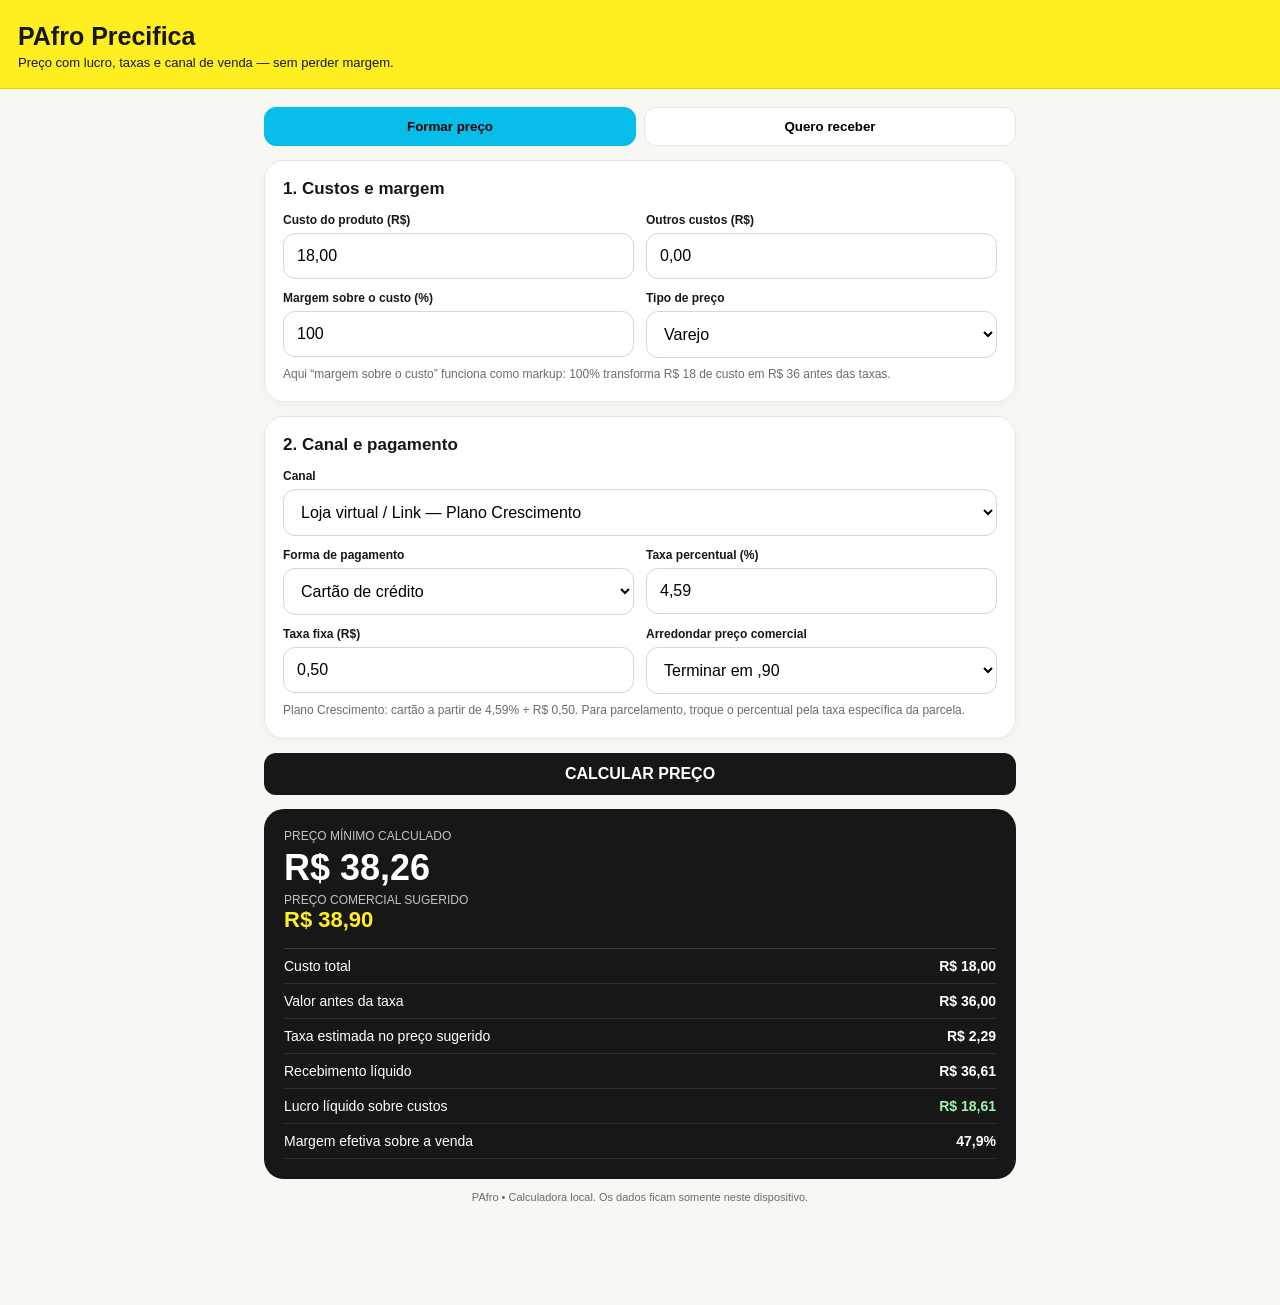
==== precifica/index.html @ 8741afe0 "Add files via upload" ====
<!doctype html>
<html lang="pt-BR">
<head>
  <meta charset="utf-8">
  <meta name="viewport" content="width=device-width,initial-scale=1,viewport-fit=cover">
  <meta name="theme-color" content="#ffef21">
  <meta name="description" content="Calculadora de precificação da PAfro para varejo, atacado e taxas de pagamento.">
  <link rel="manifest" href="manifest.json">
  <link rel="icon" href="icon.svg" type="image/svg+xml">
  <title>PAfro Precifica</title>
  <style>
    :root{--yellow:#ffef21;--blue:#07bde9;--pink:#ff26a9;--ink:#171717;--muted:#6b6b6b;--bg:#f7f7f4;--card:#fff;--line:#e8e8e2}
    *{box-sizing:border-box} body{margin:0;font-family:Montserrat,Arial,sans-serif;background:var(--bg);color:var(--ink)}
    header{background:var(--yellow);padding:22px 18px 18px;position:sticky;top:0;z-index:5;border-bottom:1px solid #e4d600}
    header h1{margin:0;font-size:25px} header p{margin:4px 0 0;font-size:13px}
    main{max-width:780px;margin:auto;padding:18px 14px 90px}.card{background:var(--card);border:1px solid var(--line);border-radius:20px;padding:18px;margin-bottom:14px;box-shadow:0 3px 12px #00000008}
    h2{font-size:17px;margin:0 0 14px}.grid{display:grid;grid-template-columns:1fr 1fr;gap:12px}.full{grid-column:1/-1}
    label{display:block;font-size:12px;font-weight:700;margin-bottom:6px}input,select{width:100%;padding:13px;border:1px solid #d7d7d0;border-radius:12px;background:white;font-size:16px}
    .seg{display:grid;grid-template-columns:1fr 1fr;gap:8px}.seg button,button.action{border:0;border-radius:12px;padding:12px;font-weight:800;cursor:pointer}.seg button.active{background:var(--ink);color:white}.seg button:not(.active){background:#efefe9}
    button.action{background:var(--ink);color:white;width:100%;font-size:16px}.hint{font-size:12px;color:var(--muted);line-height:1.45;margin:8px 0 0}
    .result{background:var(--ink);color:#fff;border-radius:20px;padding:20px}.big{font-size:36px;font-weight:900;margin:4px 0}.suggest{font-size:22px;font-weight:900;color:var(--yellow)}
    .rows{margin-top:15px;border-top:1px solid #ffffff28}.row{display:flex;justify-content:space-between;gap:15px;padding:9px 0;border-bottom:1px solid #ffffff1c;font-size:14px}.row b{text-align:right}
    .ok{color:#9ef3b0}.warn{color:#ffd166}.tabs{display:flex;gap:8px;margin-bottom:14px}.tabs button{flex:1;padding:11px;border-radius:12px;border:1px solid var(--line);font-weight:800;background:white}.tabs button.active{background:var(--blue);border-color:var(--blue)}
    footer{text-align:center;color:var(--muted);font-size:11px;padding:12px}
    @media(max-width:560px){.grid{grid-template-columns:1fr}.full{grid-column:auto}.big{font-size:31px}}
  </style>
</head>
<body>
<header><h1>PAfro Precifica</h1><p>Preço com lucro, taxas e canal de venda — sem perder margem.</p></header>
<main>
  <div class="tabs">
    <button class="active" id="tabPreco">Formar preço</button>
    <button id="tabLiquido">Quero receber</button>
  </div>

  <section class="card" id="formPreco">
    <h2>1. Custos e margem</h2>
    <div class="grid">
      <div><label>Custo do produto (R$)</label><input id="custo" inputmode="decimal" value="18,00"></div>
      <div><label>Outros custos (R$)</label><input id="outros" inputmode="decimal" value="0,00"></div>
      <div><label>Margem sobre o custo (%)</label><input id="margem" inputmode="decimal" value="100"></div>
      <div><label>Tipo de preço</label><select id="tipo"><option>Varejo</option><option>Atacado</option></select></div>
    </div>
    <p class="hint">Aqui “margem sobre o custo” funciona como markup: 100% transforma R$ 18 de custo em R$ 36 antes das taxas.</p>
  </section>

  <section class="card" id="formLiquido" style="display:none">
    <h2>1. Quanto você quer receber líquido?</h2>
    <div><label>Valor líquido desejado (R$)</label><input id="liquido" inputmode="decimal" value="100,00"></div>
  </section>

  <section class="card">
    <h2>2. Canal e pagamento</h2>
    <div class="grid">
      <div class="full"><label>Canal</label>
        <select id="canal">
          <option value="online">Loja virtual / Link — Plano Crescimento</option>
          <option value="custom">Outra taxa / Presencial</option>
        </select>
      </div>
      <div><label>Forma de pagamento</label>
        <select id="pagamento">
          <option value="cartao">Cartão de crédito</option>
          <option value="pix">Pix</option>
          <option value="boleto">Boleto</option>
        </select>
      </div>
      <div><label>Taxa percentual (%)</label><input id="taxa" inputmode="decimal" value="4,59"></div>
      <div><label>Taxa fixa (R$)</label><input id="fixa" inputmode="decimal" value="0,50"></div>
      <div><label>Arredondar preço comercial</label>
        <select id="arred"><option value="90">Terminar em ,90</option><option value="99">Terminar em ,99</option><option value="inteiro">Próximo real inteiro</option><option value="none">Não arredondar</option></select>
      </div>
    </div>
    <p class="hint" id="notaTaxa">Plano Crescimento: cartão a partir de 4,59% + R$ 0,50. Para parcelamento, troque o percentual pela taxa específica da parcela.</p>
  </section>

  <button class="action" id="calcular">CALCULAR PREÇO</button>

  <section class="result" style="margin-top:14px" id="resultado">
    <div style="font-size:12px;opacity:.75">PREÇO MÍNIMO CALCULADO</div>
    <div class="big" id="minimo">R$ 0,00</div>
    <div style="font-size:12px;opacity:.75">PREÇO COMERCIAL SUGERIDO</div>
    <div class="suggest" id="sugerido">R$ 0,00</div>
    <div class="rows">
      <div class="row"><span>Custo total</span><b id="rCusto">R$ 0,00</b></div>
      <div class="row"><span>Valor antes da taxa</span><b id="rBase">R$ 0,00</b></div>
      <div class="row"><span>Taxa estimada no preço sugerido</span><b id="rTaxa">R$ 0,00</b></div>
      <div class="row"><span>Recebimento líquido</span><b id="rLiquido">R$ 0,00</b></div>
      <div class="row"><span>Lucro líquido sobre custos</span><b class="ok" id="rLucro">R$ 0,00</b></div>
      <div class="row"><span>Margem efetiva sobre a venda</span><b id="rMargem">0%</b></div>
    </div>
  </section>
  <footer>PAfro • Calculadora local. Os dados ficam somente neste dispositivo.</footer>
</main>
<script>
const $=id=>document.getElementById(id);
const n=v=>{v=String(v??'').trim().replace(/\./g,'').replace(',','.');let x=parseFloat(v);return isFinite(x)?x:0};
const br=v=>v.toLocaleString('pt-BR',{style:'currency',currency:'BRL'});
let mode='preco';

function setMode(m){
 mode=m; $('formPreco').style.display=m==='preco'?'block':'none'; $('formLiquido').style.display=m==='liquido'?'block':'none';
 $('tabPreco').classList.toggle('active',m==='preco'); $('tabLiquido').classList.toggle('active',m==='liquido');
 calcular();
}
$('tabPreco').onclick=()=>setMode('preco'); $('tabLiquido').onclick=()=>setMode('liquido');

function aplicarPreset(){
 if($('canal').value==='online'){
   if($('pagamento').value==='cartao'){ $('taxa').value='4,59'; $('fixa').value='0,50'; $('notaTaxa').textContent='Plano Crescimento: cartão a partir de 4,59% + R$ 0,50. Para parcelamento, informe a taxa específica.'}
   if($('pagamento').value==='pix'){ $('taxa').value='1,00'; $('fixa').value='0,00'; $('notaTaxa').textContent='Plano Crescimento: Pix 1% por venda.'}
   if($('pagamento').value==='boleto'){ $('taxa').value='0,00'; $('fixa').value='2,39'; $('notaTaxa').textContent='Plano Crescimento: boleto R$ 2,39 por pagamento.'}
 } else {$('notaTaxa').textContent='Informe a taxa percentual e fixa da maquininha/Tap que quiser simular.'}
 calcular();
}
$('canal').onchange=aplicarPreset;$('pagamento').onchange=aplicarPreset;

function roundCommercial(x){
 const t=$('arred').value;if(t==='none')return Math.ceil(x*100)/100;if(t==='inteiro')return Math.ceil(x);
 const cents=t==='90'?0.90:0.99; let whole=Math.floor(x); let candidate=whole+cents; if(candidate<x)candidate=whole+1+cents; return Math.round(candidate*100)/100;
}
function calcular(){
 const taxa=n($('taxa').value)/100, fixa=n($('fixa').value);
 let custo=0, base=0;
 if(mode==='preco'){custo=n($('custo').value)+n($('outros').value);base=custo*(1+n($('margem').value)/100)}
 else {base=n($('liquido').value)}
 const minimo=taxa>=1?0:(base+fixa)/(1-taxa);
 const sug=roundCommercial(minimo);
 const fee=sug*taxa+fixa, liquido=sug-fee;
 const lucro=mode==='preco'?liquido-custo:liquido-base;
 const margemVenda=mode==='preco'&&sug?lucro/sug*100:0;
 $('minimo').textContent=br(minimo);$('sugerido').textContent=br(sug);$('rCusto').textContent=mode==='preco'?br(custo):'—';
 $('rBase').textContent=br(base);$('rTaxa').textContent=br(fee);$('rLiquido').textContent=br(liquido);$('rLucro').textContent=br(lucro);
 $('rMargem').textContent=mode==='preco'?margemVenda.toFixed(1).replace('.',',')+'%':'—';
 save();
}
$('calcular').onclick=calcular;
['custo','outros','margem','liquido','taxa','fixa','arred','tipo'].forEach(id=>$(id).addEventListener('input',calcular));

function save(){try{localStorage.setItem('pafro_precifica',JSON.stringify({custo:$('custo').value,outros:$('outros').value,margem:$('margem').value,tipo:$('tipo').value,canal:$('canal').value,pagamento:$('pagamento').value,taxa:$('taxa').value,fixa:$('fixa').value,arred:$('arred').value,liquido:$('liquido').value,mode}))}catch(e){}}
function load(){try{const d=JSON.parse(localStorage.getItem('pafro_precifica')||'{}');Object.keys(d).forEach(k=>{if($(k)&&k!=='mode')$(k).value=d[k]}); if(d.mode)setMode(d.mode);else calcular()}catch(e){calcular()}}
if('serviceWorker' in navigator){window.addEventListener('load',()=>navigator.serviceWorker.register('./sw.js').catch(()=>{}))}
load();
</script>
</body></html>
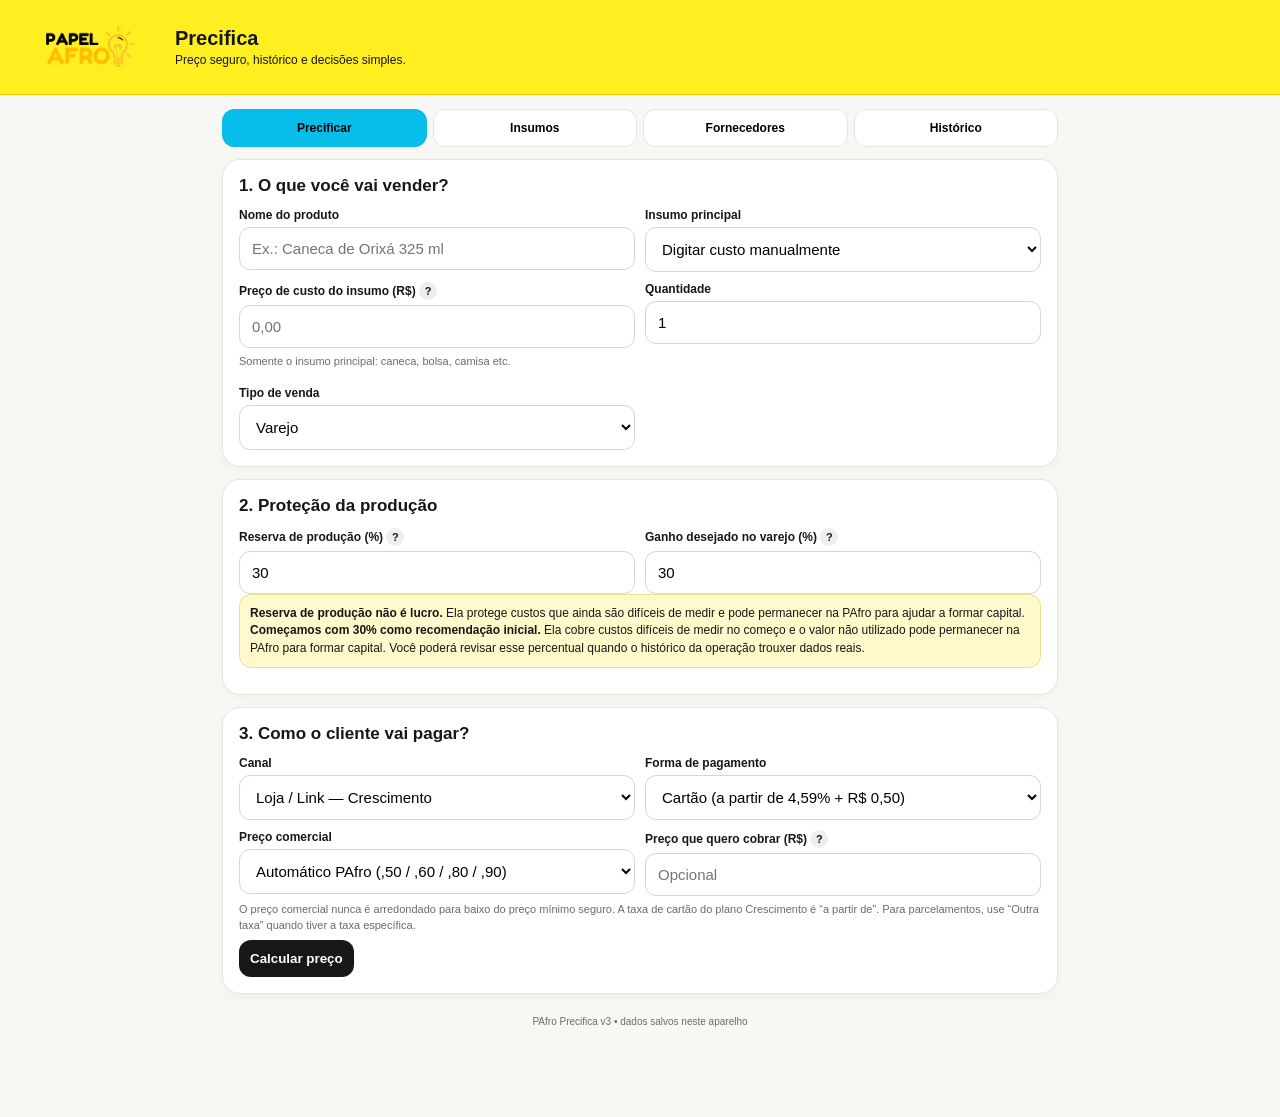
==== commit 1ee3cb32: "Add files via upload" ====
--- a/precifica/index.html
+++ b/precifica/index.html
@@ -1,145 +1,54 @@
 <!doctype html>
 <html lang="pt-BR">
 <head>
-  <meta charset="utf-8">
-  <meta name="viewport" content="width=device-width,initial-scale=1,viewport-fit=cover">
-  <meta name="theme-color" content="#ffef21">
-  <meta name="description" content="Calculadora de precificação da PAfro para varejo, atacado e taxas de pagamento.">
-  <link rel="manifest" href="manifest.json">
-  <link rel="icon" href="icon.svg" type="image/svg+xml">
-  <title>PAfro Precifica</title>
-  <style>
-    :root{--yellow:#ffef21;--blue:#07bde9;--pink:#ff26a9;--ink:#171717;--muted:#6b6b6b;--bg:#f7f7f4;--card:#fff;--line:#e8e8e2}
-    *{box-sizing:border-box} body{margin:0;font-family:Montserrat,Arial,sans-serif;background:var(--bg);color:var(--ink)}
-    header{background:var(--yellow);padding:22px 18px 18px;position:sticky;top:0;z-index:5;border-bottom:1px solid #e4d600}
-    header h1{margin:0;font-size:25px} header p{margin:4px 0 0;font-size:13px}
-    main{max-width:780px;margin:auto;padding:18px 14px 90px}.card{background:var(--card);border:1px solid var(--line);border-radius:20px;padding:18px;margin-bottom:14px;box-shadow:0 3px 12px #00000008}
-    h2{font-size:17px;margin:0 0 14px}.grid{display:grid;grid-template-columns:1fr 1fr;gap:12px}.full{grid-column:1/-1}
-    label{display:block;font-size:12px;font-weight:700;margin-bottom:6px}input,select{width:100%;padding:13px;border:1px solid #d7d7d0;border-radius:12px;background:white;font-size:16px}
-    .seg{display:grid;grid-template-columns:1fr 1fr;gap:8px}.seg button,button.action{border:0;border-radius:12px;padding:12px;font-weight:800;cursor:pointer}.seg button.active{background:var(--ink);color:white}.seg button:not(.active){background:#efefe9}
-    button.action{background:var(--ink);color:white;width:100%;font-size:16px}.hint{font-size:12px;color:var(--muted);line-height:1.45;margin:8px 0 0}
-    .result{background:var(--ink);color:#fff;border-radius:20px;padding:20px}.big{font-size:36px;font-weight:900;margin:4px 0}.suggest{font-size:22px;font-weight:900;color:var(--yellow)}
-    .rows{margin-top:15px;border-top:1px solid #ffffff28}.row{display:flex;justify-content:space-between;gap:15px;padding:9px 0;border-bottom:1px solid #ffffff1c;font-size:14px}.row b{text-align:right}
-    .ok{color:#9ef3b0}.warn{color:#ffd166}.tabs{display:flex;gap:8px;margin-bottom:14px}.tabs button{flex:1;padding:11px;border-radius:12px;border:1px solid var(--line);font-weight:800;background:white}.tabs button.active{background:var(--blue);border-color:var(--blue)}
-    footer{text-align:center;color:var(--muted);font-size:11px;padding:12px}
-    @media(max-width:560px){.grid{grid-template-columns:1fr}.full{grid-column:auto}.big{font-size:31px}}
-  </style>
-</head>
-<body>
-<header><h1>PAfro Precifica</h1><p>Preço com lucro, taxas e canal de venda — sem perder margem.</p></header>
-<main>
-  <div class="tabs">
-    <button class="active" id="tabPreco">Formar preço</button>
-    <button id="tabLiquido">Quero receber</button>
-  </div>
+<meta charset="utf-8"><meta name="viewport" content="width=device-width,initial-scale=1,viewport-fit=cover"><meta name="theme-color" content="#ffef21">
+<meta name="description" content="PAfro Precifica: insumos, fornecedores, varejo, atacado e histórico de preços.">
+<link rel="manifest" href="manifest.json"><link rel="icon" href="icon-192.png" type="image/png"><link rel="apple-touch-icon" href="icon-192.png"><title>PAfro Precifica</title>
+<style>
+:root{--y:#ffef21;--b:#07bde9;--p:#ff26a9;--i:#171717;--m:#6b6b6b;--bg:#f7f7f4;--c:#fff;--l:#e5e5df;--g:#138a46;--r:#b42318}*{box-sizing:border-box}body{margin:0;font-family:Montserrat,Arial,sans-serif;background:var(--bg);color:var(--i)}header{background:var(--y);padding:18px;position:sticky;top:0;z-index:4;border-bottom:1px solid #ded000}header .brand{display:flex;align-items:center;gap:12px}header img{width:145px;max-height:58px;object-fit:contain}header h1{margin:0;font-size:20px}header p{margin:3px 0 0;font-size:12px}main{max-width:860px;margin:auto;padding:14px 12px 80px}.nav{display:grid;grid-template-columns:repeat(4,1fr);gap:6px;margin-bottom:12px}.nav button,.btn{border:0;border-radius:12px;padding:11px;font-weight:800;cursor:pointer}.nav button{background:#fff;border:1px solid var(--l);font-size:12px}.nav button.active{background:var(--b);border-color:var(--b)}.card{background:#fff;border:1px solid var(--l);border-radius:18px;padding:16px;margin-bottom:12px;box-shadow:0 3px 12px #00000008}h2{font-size:17px;margin:0 0 12px}h3{font-size:14px;margin:16px 0 8px}.grid{display:grid;grid-template-columns:1fr 1fr;gap:10px}.full{grid-column:1/-1}label{display:block;font-size:12px;font-weight:800;margin-bottom:5px}input,select,textarea{width:100%;padding:12px;border:1px solid #d7d7d0;border-radius:11px;background:#fff;font-size:15px}textarea{min-height:70px}.hint{font-size:11px;color:var(--m);line-height:1.45;margin:6px 0}.help{display:inline-grid;place-items:center;width:18px;height:18px;border-radius:50%;background:#eee;font-size:11px;cursor:help}.btn{background:var(--i);color:#fff}.btn.alt{background:var(--b);color:#111}.btn.soft{background:#efefe9;color:#111}.btn.danger{background:#fff0ef;color:var(--r)}.actions{display:flex;gap:8px;flex-wrap:wrap}.actions .btn{width:auto}.result{background:var(--i);color:#fff;border-radius:18px;padding:18px;margin-top:12px}.big{font-size:34px;font-weight:900}.yellow{color:var(--y)}.rows{margin-top:12px}.row{display:flex;justify-content:space-between;gap:12px;padding:8px 0;border-top:1px solid #ffffff24;font-size:13px}.row b{text-align:right}.pill{display:inline-block;padding:5px 8px;border-radius:999px;background:#f0f0eb;font-size:11px;font-weight:800}.item{padding:11px 0;border-top:1px solid var(--l)}.item:first-child{border-top:0}.item-title{font-weight:900}.item-sub{font-size:12px;color:var(--m);margin-top:3px}.empty{color:var(--m);font-size:13px}.good{color:#9ef3b0}.warn{color:#ffd166}.hide{display:none!important}.notice{background:#fff9cc;border:1px solid #eee08b;border-radius:12px;padding:10px;font-size:12px;line-height:1.45;margin-bottom:10px}footer{text-align:center;font-size:10px;color:var(--m);padding:10px}@media(max-width:600px){.grid{grid-template-columns:1fr}.full{grid-column:auto}.nav{grid-template-columns:1fr 1fr}.big{font-size:29px}}
+</style></head>
+<body><header><div class="brand"><img src="logo-pafro.png" alt="Papel Afro"><div><h1>Precifica</h1><p>Preço seguro, histórico e decisões simples.</p></div></div></header><main>
+<div class="nav"><button data-view="calc" class="active">Precificar</button><button data-view="insumos">Insumos</button><button data-view="fornecedores">Fornecedores</button><button data-view="historico">Histórico</button></div>
 
-  <section class="card" id="formPreco">
-    <h2>1. Custos e margem</h2>
-    <div class="grid">
-      <div><label>Custo do produto (R$)</label><input id="custo" inputmode="decimal" value="18,00"></div>
-      <div><label>Outros custos (R$)</label><input id="outros" inputmode="decimal" value="0,00"></div>
-      <div><label>Margem sobre o custo (%)</label><input id="margem" inputmode="decimal" value="100"></div>
-      <div><label>Tipo de preço</label><select id="tipo"><option>Varejo</option><option>Atacado</option></select></div>
-    </div>
-    <p class="hint">Aqui “margem sobre o custo” funciona como markup: 100% transforma R$ 18 de custo em R$ 36 antes das taxas.</p>
-  </section>
+<section id="calc" class="view">
+<div class="card"><h2>1. O que você vai vender?</h2><div class="grid">
+<div><label>Nome do produto</label><input id="produto" placeholder="Ex.: Caneca de Orixá 325 ml"></div>
+<div><label>Insumo principal</label><select id="insumoCalc"><option value="">Digitar custo manualmente</option></select></div>
+<div><label>Preço de custo do insumo (R$) <span class="help" title="Use um valor de referência seguro, pensando no preço que você consegue repor o insumo.">?</span></label><input id="custo" inputmode="decimal" placeholder="0,00"><p class="hint">Somente o insumo principal: caneca, bolsa, camisa etc.</p></div>
+<div><label>Quantidade</label><input id="qtd" type="number" min="1" value="1"></div>
+<div><label>Tipo de venda</label><select id="tipo"><option value="varejo">Varejo</option><option value="atacado">Atacado</option></select></div>
+<div id="minAtacadoWrap" class="hide"><label>Ganho desejado no atacado (%)</label><input id="ganhoAtacado" inputmode="decimal" value="20"><p class="hint">Pode ser menor que no varejo porque o pedido tem mais unidades.</p></div>
+</div></div>
+<div class="card"><h2>2. Proteção da produção</h2><div class="grid">
+<div><label>Reserva de produção (%) <span class="help" title="Reserva para embalagem, etiqueta, laço, cartão, energia, materiais auxiliares, pequenas perdas e seu trabalho. Ela fica separada do lucro.">?</span></label><input id="reserva" inputmode="decimal" value="30"></div>
+<div><label>Ganho desejado no varejo (%) <span class="help" title="Percentual aplicado sobre o custo protegido para formar seu ganho. O app mostra também a margem efetiva sobre a venda.">?</span></label><input id="ganho" inputmode="decimal" value="30"></div>
+</div><div class="notice"><b>Reserva de produção não é lucro.</b> Ela protege custos que ainda são difíceis de medir e pode permanecer na PAfro para ajudar a formar capital. <b>Começamos com 30% como recomendação inicial.</b> Ela cobre custos difíceis de medir no começo e o valor não utilizado pode permanecer na PAfro para formar capital. Você poderá revisar esse percentual quando o histórico da operação trouxer dados reais.</div></div>
+<div class="card"><h2>3. Como o cliente vai pagar?</h2><div class="grid">
+<div><label>Canal</label><select id="canal"><option value="crescimento">Loja / Link — Crescimento</option><option value="custom">Presencial / Outra taxa</option></select></div>
+<div><label>Forma de pagamento</label><select id="pag"><option value="cartao">Cartão (a partir de 4,59% + R$ 0,50)</option><option value="pix">Pix (1%)</option><option value="boleto">Boleto (R$ 2,39)</option></select></div>
+<div id="taxaWrap" class="hide"><label>Taxa (%)</label><input id="taxa" inputmode="decimal" value="0"></div><div id="fixaWrap" class="hide"><label>Taxa fixa (R$)</label><input id="fixa" inputmode="decimal" value="0"></div>
+<div><label>Preço comercial</label><select id="round"><option value="auto">Automático PAfro (,50 / ,60 / ,80 / ,90)</option><option value="50">Terminar em ,50</option><option value="60">Terminar em ,60</option><option value="80">Terminar em ,80</option><option value="90">Terminar em ,90</option><option value="int">Próximo real inteiro</option><option value="none">Sem arredondar</option></select></div><div><label>Preço que quero cobrar (R$) <span class="help" title="Opcional. Use para testar um preço diferente do sugerido. O Precifica avisa se ficar abaixo do preço mínimo seguro.">?</span></label><input id="precoTeste" inputmode="decimal" placeholder="Opcional"></div>
+</div><p class="hint">O preço comercial nunca é arredondado para baixo do preço mínimo seguro. A taxa de cartão do plano Crescimento é “a partir de”. Para parcelamentos, use “Outra taxa” quando tiver a taxa específica.</p><button class="btn" id="calcular">Calcular preço</button><div id="resultado" class="result hide"></div></div>
+</section>
 
-  <section class="card" id="formLiquido" style="display:none">
-    <h2>1. Quanto você quer receber líquido?</h2>
-    <div><label>Valor líquido desejado (R$)</label><input id="liquido" inputmode="decimal" value="100,00"></div>
-  </section>
+<section id="insumos" class="view hide"><div class="card"><h2>Cadastrar insumo</h2><div class="grid"><div><label>Nome</label><input id="inNome" placeholder="Ex.: Caneca branca padrão"></div><div><label>Custo de referência (R$)</label><input id="inCusto" inputmode="decimal" placeholder="12,00"></div><div><label>Fornecedor</label><select id="inForn"><option value="">Sem fornecedor</option></select></div><div><label>Preço encontrado (R$)</label><input id="inPrecoForn" inputmode="decimal" placeholder="Opcional"></div><div class="full"><label>Observação</label><input id="inObs" placeholder="Ex.: valor médio para reposição"></div></div><p class="hint">O custo de referência é o valor usado nas novas precificações. O preço encontrado fica guardado no histórico do insumo.</p><button class="btn" id="salvarInsumo">Salvar insumo</button></div><div class="card"><h2>Meus insumos</h2><div id="listaInsumos"></div></div></section>
 
-  <section class="card">
-    <h2>2. Canal e pagamento</h2>
-    <div class="grid">
-      <div class="full"><label>Canal</label>
-        <select id="canal">
-          <option value="online">Loja virtual / Link — Plano Crescimento</option>
-          <option value="custom">Outra taxa / Presencial</option>
-        </select>
-      </div>
-      <div><label>Forma de pagamento</label>
-        <select id="pagamento">
-          <option value="cartao">Cartão de crédito</option>
-          <option value="pix">Pix</option>
-          <option value="boleto">Boleto</option>
-        </select>
-      </div>
-      <div><label>Taxa percentual (%)</label><input id="taxa" inputmode="decimal" value="4,59"></div>
-      <div><label>Taxa fixa (R$)</label><input id="fixa" inputmode="decimal" value="0,50"></div>
-      <div><label>Arredondar preço comercial</label>
-        <select id="arred"><option value="90">Terminar em ,90</option><option value="99">Terminar em ,99</option><option value="inteiro">Próximo real inteiro</option><option value="none">Não arredondar</option></select>
-      </div>
-    </div>
-    <p class="hint" id="notaTaxa">Plano Crescimento: cartão a partir de 4,59% + R$ 0,50. Para parcelamento, troque o percentual pela taxa específica da parcela.</p>
-  </section>
+<section id="fornecedores" class="view hide"><div class="card"><h2>Cadastrar fornecedor</h2><div class="grid"><div><label>Nome</label><input id="fNome" placeholder="Nome da loja ou fornecedor"></div><div><label>Contato ou link</label><input id="fContato" placeholder="WhatsApp, site ou Instagram"></div><div class="full"><label>Observação</label><input id="fObs" placeholder="Ex.: entrega rápida, retirar no Centro"></div></div><button class="btn" id="salvarForn">Salvar fornecedor</button></div><div class="card"><h2>Fornecedores</h2><div id="listaForn"></div></div></section>
 
-  <button class="action" id="calcular">CALCULAR PREÇO</button>
-
-  <section class="result" style="margin-top:14px" id="resultado">
-    <div style="font-size:12px;opacity:.75">PREÇO MÍNIMO CALCULADO</div>
-    <div class="big" id="minimo">R$ 0,00</div>
-    <div style="font-size:12px;opacity:.75">PREÇO COMERCIAL SUGERIDO</div>
-    <div class="suggest" id="sugerido">R$ 0,00</div>
-    <div class="rows">
-      <div class="row"><span>Custo total</span><b id="rCusto">R$ 0,00</b></div>
-      <div class="row"><span>Valor antes da taxa</span><b id="rBase">R$ 0,00</b></div>
-      <div class="row"><span>Taxa estimada no preço sugerido</span><b id="rTaxa">R$ 0,00</b></div>
-      <div class="row"><span>Recebimento líquido</span><b id="rLiquido">R$ 0,00</b></div>
-      <div class="row"><span>Lucro líquido sobre custos</span><b class="ok" id="rLucro">R$ 0,00</b></div>
-      <div class="row"><span>Margem efetiva sobre a venda</span><b id="rMargem">0%</b></div>
-    </div>
-  </section>
-  <footer>PAfro • Calculadora local. Os dados ficam somente neste dispositivo.</footer>
-</main>
+<section id="historico" class="view hide"><div class="card"><h2>Histórico de precificações</h2><p class="hint">Cada cálculo salvo registra os valores usados naquele momento. Mudanças futuras no insumo não alteram o histórico.</p><div class="actions"><button class="btn soft" id="exportar">Exportar backup</button><label class="btn soft" style="cursor:pointer">Importar backup<input id="importar" type="file" accept="application/json" class="hide"></label></div><div id="listaHist"></div></div></section>
+<footer>PAfro Precifica v3 • dados salvos neste aparelho</footer></main>
 <script>
-const $=id=>document.getElementById(id);
-const n=v=>{v=String(v??'').trim().replace(/\./g,'').replace(',','.');let x=parseFloat(v);return isFinite(x)?x:0};
-const br=v=>v.toLocaleString('pt-BR',{style:'currency',currency:'BRL'});
-let mode='preco';
-
-function setMode(m){
- mode=m; $('formPreco').style.display=m==='preco'?'block':'none'; $('formLiquido').style.display=m==='liquido'?'block':'none';
- $('tabPreco').classList.toggle('active',m==='preco'); $('tabLiquido').classList.toggle('active',m==='liquido');
- calcular();
-}
-$('tabPreco').onclick=()=>setMode('preco'); $('tabLiquido').onclick=()=>setMode('liquido');
-
-function aplicarPreset(){
- if($('canal').value==='online'){
-   if($('pagamento').value==='cartao'){ $('taxa').value='4,59'; $('fixa').value='0,50'; $('notaTaxa').textContent='Plano Crescimento: cartão a partir de 4,59% + R$ 0,50. Para parcelamento, informe a taxa específica.'}
-   if($('pagamento').value==='pix'){ $('taxa').value='1,00'; $('fixa').value='0,00'; $('notaTaxa').textContent='Plano Crescimento: Pix 1% por venda.'}
-   if($('pagamento').value==='boleto'){ $('taxa').value='0,00'; $('fixa').value='2,39'; $('notaTaxa').textContent='Plano Crescimento: boleto R$ 2,39 por pagamento.'}
- } else {$('notaTaxa').textContent='Informe a taxa percentual e fixa da maquininha/Tap que quiser simular.'}
- calcular();
-}
-$('canal').onchange=aplicarPreset;$('pagamento').onchange=aplicarPreset;
-
-function roundCommercial(x){
- const t=$('arred').value;if(t==='none')return Math.ceil(x*100)/100;if(t==='inteiro')return Math.ceil(x);
- const cents=t==='90'?0.90:0.99; let whole=Math.floor(x); let candidate=whole+cents; if(candidate<x)candidate=whole+1+cents; return Math.round(candidate*100)/100;
-}
-function calcular(){
- const taxa=n($('taxa').value)/100, fixa=n($('fixa').value);
- let custo=0, base=0;
- if(mode==='preco'){custo=n($('custo').value)+n($('outros').value);base=custo*(1+n($('margem').value)/100)}
- else {base=n($('liquido').value)}
- const minimo=taxa>=1?0:(base+fixa)/(1-taxa);
- const sug=roundCommercial(minimo);
- const fee=sug*taxa+fixa, liquido=sug-fee;
- const lucro=mode==='preco'?liquido-custo:liquido-base;
- const margemVenda=mode==='preco'&&sug?lucro/sug*100:0;
- $('minimo').textContent=br(minimo);$('sugerido').textContent=br(sug);$('rCusto').textContent=mode==='preco'?br(custo):'—';
- $('rBase').textContent=br(base);$('rTaxa').textContent=br(fee);$('rLiquido').textContent=br(liquido);$('rLucro').textContent=br(lucro);
- $('rMargem').textContent=mode==='preco'?margemVenda.toFixed(1).replace('.',',')+'%':'—';
- save();
-}
-$('calcular').onclick=calcular;
-['custo','outros','margem','liquido','taxa','fixa','arred','tipo'].forEach(id=>$(id).addEventListener('input',calcular));
-
-function save(){try{localStorage.setItem('pafro_precifica',JSON.stringify({custo:$('custo').value,outros:$('outros').value,margem:$('margem').value,tipo:$('tipo').value,canal:$('canal').value,pagamento:$('pagamento').value,taxa:$('taxa').value,fixa:$('fixa').value,arred:$('arred').value,liquido:$('liquido').value,mode}))}catch(e){}}
-function load(){try{const d=JSON.parse(localStorage.getItem('pafro_precifica')||'{}');Object.keys(d).forEach(k=>{if($(k)&&k!=='mode')$(k).value=d[k]}); if(d.mode)setMode(d.mode);else calcular()}catch(e){calcular()}}
-if('serviceWorker' in navigator){window.addEventListener('load',()=>navigator.serviceWorker.register('./sw.js').catch(()=>{}))}
-load();
-</script>
-</body></html>+const $=id=>document.getElementById(id), num=v=>parseFloat(String(v||'0').replace(/\./g,'').replace(',','.'))||0, br=v=>v.toLocaleString('pt-BR',{style:'currency',currency:'BRL'}), pct=v=>v.toLocaleString('pt-BR',{maximumFractionDigits:1})+'%';
+let db=JSON.parse(localStorage.getItem('pafro_v2')||'{"fornecedores":[],"insumos":[],"historico":[],"config":{}}'); const save=()=>localStorage.setItem('pafro_v2',JSON.stringify(db));
+function nav(v){document.querySelectorAll('.view').forEach(x=>x.classList.add('hide'));$(v).classList.remove('hide');document.querySelectorAll('.nav button').forEach(x=>x.classList.toggle('active',x.dataset.view===v));render()};document.querySelectorAll('.nav button').forEach(b=>b.onclick=()=>nav(b.dataset.view));
+function render(){const fi=$('inForn'),ic=$('insumoCalc');fi.innerHTML='<option value="">Sem fornecedor</option>'+db.fornecedores.map(f=>`<option value="${f.id}">${f.nome}</option>`).join('');ic.innerHTML='<option value="">Digitar custo manualmente</option>'+db.insumos.map(i=>`<option value="${i.id}">${i.nome} — ${br(i.custo)}</option>`).join('');$('listaForn').innerHTML=db.fornecedores.length?db.fornecedores.map(f=>`<div class="item"><div class="item-title">${f.nome}</div><div class="item-sub">${f.contato||'Sem contato'}${f.obs?' • '+f.obs:''}</div></div>`).join(''):'<p class="empty">Nenhum fornecedor cadastrado.</p>';$('listaInsumos').innerHTML=db.insumos.length?db.insumos.map(i=>{let f=db.fornecedores.find(x=>x.id===i.fornecedor);return `<div class="item"><div class="item-title">${i.nome} <span class="pill">${br(i.custo)}</span></div><div class="item-sub">${f?'Fornecedor: '+f.nome:'Sem fornecedor'} • atualizado ${new Date(i.atualizado).toLocaleDateString('pt-BR')}</div>${i.precos?.length?`<div class="item-sub">Último preço encontrado: ${br(i.precos.at(-1).valor)} • ${new Date(i.precos.at(-1).data).toLocaleDateString('pt-BR')}</div>`:''}<div class="actions" style="margin-top:7px"><button class="btn soft" onclick="novoPreco('${i.id}')">Registrar novo preço</button><button class="btn soft" onclick="novoCusto('${i.id}')">Atualizar custo de referência</button></div></div>`}).join(''):'<p class="empty">Nenhum insumo cadastrado.</p>';$('listaHist').innerHTML=db.historico.length?db.historico.slice().reverse().map(h=>`<div class="item"><div class="item-title">${h.produto||'Produto sem nome'} — ${br(h.praticado||h.sugerido)}</div><div class="item-sub">${new Date(h.data).toLocaleString('pt-BR')} • ${h.tipo==='atacado'?'Atacado':'Varejo'} • ${h.qtd} un. • custo ${br(h.custo)} • reserva ${pct(h.reservaPct)} • ganho ${pct(h.ganhoPct)}</div></div>`).join(''):'<p class="empty">Nenhuma precificação salva ainda.</p>'}
+$('salvarForn').onclick=()=>{if(!$('fNome').value.trim())return alert('Informe o nome do fornecedor.');db.fornecedores.push({id:crypto.randomUUID(),nome:$('fNome').value.trim(),contato:$('fContato').value.trim(),obs:$('fObs').value.trim()});save();$('fNome').value=$('fContato').value=$('fObs').value='';render()};
+$('salvarInsumo').onclick=()=>{let nome=$('inNome').value.trim(),c=num($('inCusto').value);if(!nome||!c)return alert('Informe o nome e o custo de referência.');let p=num($('inPrecoForn').value);db.insumos.push({id:crypto.randomUUID(),nome,custo:c,fornecedor:$('inForn').value,obs:$('inObs').value.trim(),atualizado:new Date().toISOString(),precos:p?[{data:new Date().toISOString(),fornecedor:$('inForn').value,valor:p}]:[]});save();$('inNome').value=$('inCusto').value=$('inPrecoForn').value=$('inObs').value='';render()};
+$('insumoCalc').onchange=()=>{let i=db.insumos.find(x=>x.id===$('insumoCalc').value);if(i)$('custo').value=i.custo.toFixed(2).replace('.',',')};
+$('tipo').onchange=()=>$('minAtacadoWrap').classList.toggle('hide',$('tipo').value!=='atacado');$('canal').onchange=()=>{let c=$('canal').value==='custom';$('taxaWrap').classList.toggle('hide',!c);$('fixaWrap').classList.toggle('hide',!c);$('pag').disabled=c};
+function arred(v,m){if(m==='none')return Math.ceil(v*100)/100;if(m==='int')return Math.ceil(v);let finais=m==='auto'?[.50,.60,.80,.90]:[Number(m)/100],base=Math.floor(v),cands=[];for(let b=base;b<=base+2;b++)for(let c of finais)cands.push(b+c);let r=cands.filter(x=>x+1e-9>=v).sort((a,b)=>a-b)[0];return Math.round(r*100)/100}
+$('calcular').onclick=()=>{let custo=num($('custo').value),q=Math.max(1,parseInt($('qtd').value)||1),res=num($('reserva').value),tipo=$('tipo').value,ganho=tipo==='atacado'?num($('ganhoAtacado').value):num($('ganho').value);if(!custo)return alert('Informe o preço de custo do insumo.');if(!res && !confirm('A reserva de produção está em 0%. Deseja calcular mesmo assim?'))return;db.config.reserva=res;let protegido=custo*(1+res/100),preTaxa=protegido*(1+ganho/100),taxa=0,fixa=0;if($('canal').value==='crescimento'){if($('pag').value==='cartao'){taxa=4.59;fixa=.50}else if($('pag').value==='pix')taxa=1;else fixa=2.39}else{taxa=num($('taxa').value);fixa=num($('fixa').value)}let minimo=(preTaxa+fixa)/(1-taxa/100),sug=arred(minimo,$('round').value),teste=num($('precoTeste').value),praticado=teste||sug;if(teste&&teste<minimo&&!confirm('Esse preço está abaixo do preço mínimo seguro de '+br(minimo)+'. Deseja apenas visualizar o impacto mesmo assim?'))return;let fee=praticado*taxa/100+fixa,liquido=praticado-fee,reservaV=custo*res/100,ganhoV=liquido-protegido,margem=liquido?ganhoV/liquido*100:0,total=praticado*q;let h={id:crypto.randomUUID(),data:new Date().toISOString(),produto:$('produto').value.trim(),insumo:$('insumoCalc').value,custo,qtd:q,reservaPct:res,ganhoPct:ganho,tipo,taxa,fixa,minimo,sugerido:sug,praticado,total};db.historico.push(h);save();$('resultado').classList.remove('hide');$('resultado').innerHTML=`<div class="hint" style="color:#ddd">${teste?'Preço testado':'Preço sugerido por unidade'}</div><div class="big yellow">${br(praticado)}</div><div class="rows"><div class="row"><span>Preço mínimo seguro</span><b>${br(minimo)}</b></div><div class="row"><span>Preço comercial sugerido</span><b>${br(sug)}</b></div>${q>1?`<div class="row"><span>Total do pedido</span><b>${br(total)}</b></div>`:''}<div class="row"><span>Insumo</span><b>${br(custo)}</b></div><div class="row"><span>Reserva de produção</span><b>${br(reservaV)}</b></div><div class="row"><span>Taxa estimada</span><b>${br(fee)}</b></div><div class="row"><span>Ganho estimado por unidade</span><b class="good">${br(ganhoV)}</b></div><div class="row"><span>Margem efetiva sobre a venda</span><b>${pct(margem)}</b></div>${q>1?`<div class="row"><span>Ganho estimado do pedido</span><b class="good">${br(ganhoV*q)}</b></div>`:''}</div><p class="hint" style="color:#ccc">Cálculo salvo automaticamente no histórico.</p>`;render()};
+function novoPreco(id){let i=db.insumos.find(x=>x.id===id);if(!i)return;let v=num(prompt('Novo preço encontrado para '+i.nome+' (R$):',''));if(!v)return;let f=prompt('Fornecedor (opcional):','')||'';i.precos=i.precos||[];i.precos.push({data:new Date().toISOString(),fornecedorNome:f,valor:v});save();render();if(confirm('Deseja usar '+br(v)+' como novo custo de referência deste insumo?')){i.custo=v;i.atualizado=new Date().toISOString();save();render()}}function novoCusto(id){let i=db.insumos.find(x=>x.id===id);if(!i)return;let v=num(prompt('Novo custo de referência para '+i.nome+' (R$):',String(i.custo).replace('.',',')));if(!v)return;i.custo=v;i.atualizado=new Date().toISOString();save();render()}
+$('exportar').onclick=()=>{let blob=new Blob([JSON.stringify(db,null,2)],{type:'application/json'}),a=document.createElement('a');a.href=URL.createObjectURL(blob);a.download='pafro-precifica-backup-'+new Date().toISOString().slice(0,10)+'.json';a.click();URL.revokeObjectURL(a.href)};$('importar').onchange=e=>{let f=e.target.files[0];if(!f)return;let r=new FileReader();r.onload=()=>{try{let x=JSON.parse(r.result);if(!x.insumos||!x.historico)throw 0;if(confirm('Substituir os dados atuais pelos dados deste backup?')){db=x;save();render()}}catch{alert('Arquivo de backup inválido.')}};r.readAsText(f)};
+if(db.config.reserva!==undefined)$('reserva').value=String(db.config.reserva).replace('.',',');else $('reserva').value='30';render();if('serviceWorker'in navigator)navigator.serviceWorker.register('./sw.js');
+</script></body></html>
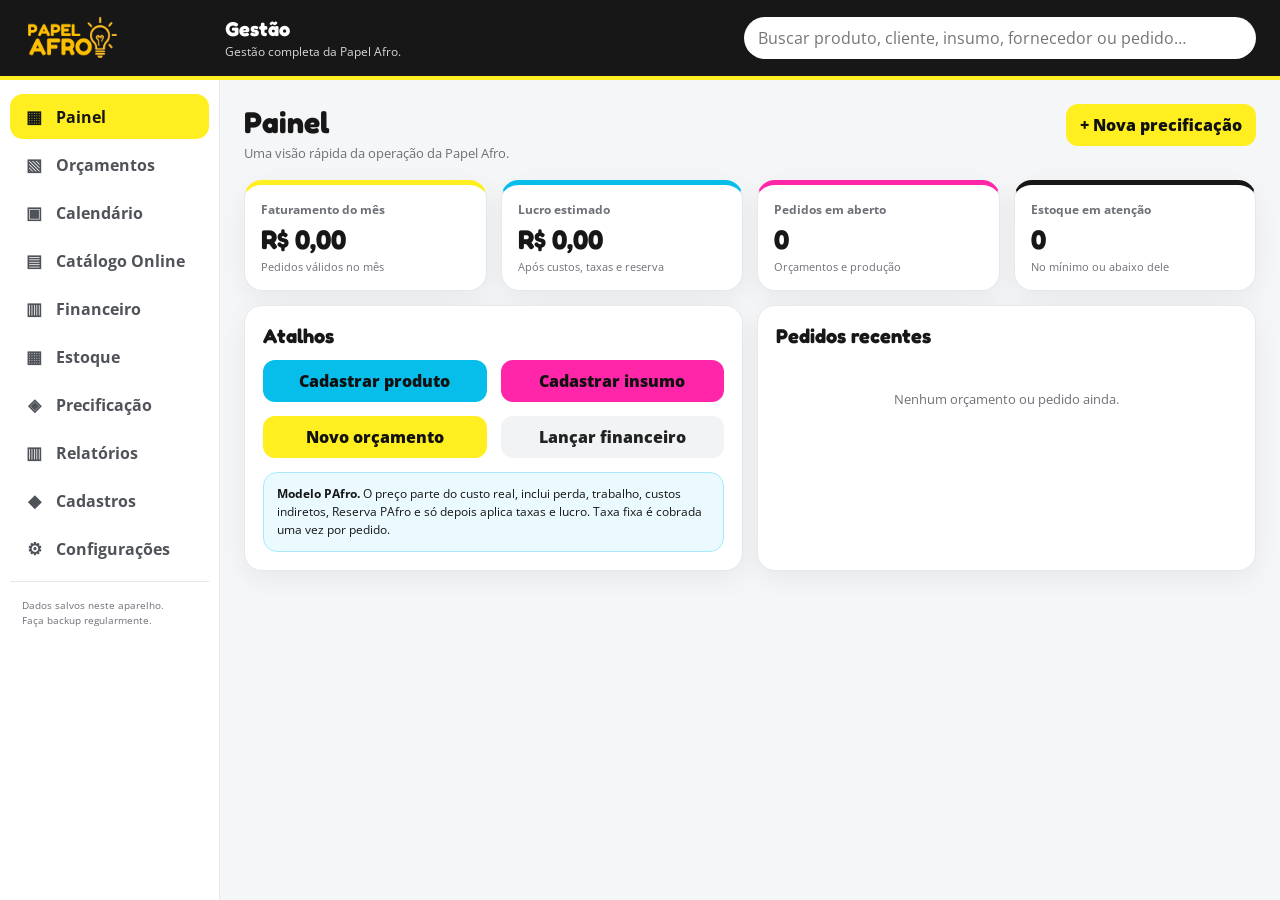
==== commit 1dee9b59: "Add files via upload" ====
--- a/precifica/index.html
+++ b/precifica/index.html
@@ -1,54 +1,42 @@
 <!doctype html>
 <html lang="pt-BR">
 <head>
-<meta charset="utf-8"><meta name="viewport" content="width=device-width,initial-scale=1,viewport-fit=cover"><meta name="theme-color" content="#ffef21">
-<meta name="description" content="PAfro Precifica: insumos, fornecedores, varejo, atacado e histórico de preços.">
-<link rel="manifest" href="manifest.json"><link rel="icon" href="icon-192.png" type="image/png"><link rel="apple-touch-icon" href="icon-192.png"><title>PAfro Precifica</title>
-<style>
-:root{--y:#ffef21;--b:#07bde9;--p:#ff26a9;--i:#171717;--m:#6b6b6b;--bg:#f7f7f4;--c:#fff;--l:#e5e5df;--g:#138a46;--r:#b42318}*{box-sizing:border-box}body{margin:0;font-family:Montserrat,Arial,sans-serif;background:var(--bg);color:var(--i)}header{background:var(--y);padding:18px;position:sticky;top:0;z-index:4;border-bottom:1px solid #ded000}header .brand{display:flex;align-items:center;gap:12px}header img{width:145px;max-height:58px;object-fit:contain}header h1{margin:0;font-size:20px}header p{margin:3px 0 0;font-size:12px}main{max-width:860px;margin:auto;padding:14px 12px 80px}.nav{display:grid;grid-template-columns:repeat(4,1fr);gap:6px;margin-bottom:12px}.nav button,.btn{border:0;border-radius:12px;padding:11px;font-weight:800;cursor:pointer}.nav button{background:#fff;border:1px solid var(--l);font-size:12px}.nav button.active{background:var(--b);border-color:var(--b)}.card{background:#fff;border:1px solid var(--l);border-radius:18px;padding:16px;margin-bottom:12px;box-shadow:0 3px 12px #00000008}h2{font-size:17px;margin:0 0 12px}h3{font-size:14px;margin:16px 0 8px}.grid{display:grid;grid-template-columns:1fr 1fr;gap:10px}.full{grid-column:1/-1}label{display:block;font-size:12px;font-weight:800;margin-bottom:5px}input,select,textarea{width:100%;padding:12px;border:1px solid #d7d7d0;border-radius:11px;background:#fff;font-size:15px}textarea{min-height:70px}.hint{font-size:11px;color:var(--m);line-height:1.45;margin:6px 0}.help{display:inline-grid;place-items:center;width:18px;height:18px;border-radius:50%;background:#eee;font-size:11px;cursor:help}.btn{background:var(--i);color:#fff}.btn.alt{background:var(--b);color:#111}.btn.soft{background:#efefe9;color:#111}.btn.danger{background:#fff0ef;color:var(--r)}.actions{display:flex;gap:8px;flex-wrap:wrap}.actions .btn{width:auto}.result{background:var(--i);color:#fff;border-radius:18px;padding:18px;margin-top:12px}.big{font-size:34px;font-weight:900}.yellow{color:var(--y)}.rows{margin-top:12px}.row{display:flex;justify-content:space-between;gap:12px;padding:8px 0;border-top:1px solid #ffffff24;font-size:13px}.row b{text-align:right}.pill{display:inline-block;padding:5px 8px;border-radius:999px;background:#f0f0eb;font-size:11px;font-weight:800}.item{padding:11px 0;border-top:1px solid var(--l)}.item:first-child{border-top:0}.item-title{font-weight:900}.item-sub{font-size:12px;color:var(--m);margin-top:3px}.empty{color:var(--m);font-size:13px}.good{color:#9ef3b0}.warn{color:#ffd166}.hide{display:none!important}.notice{background:#fff9cc;border:1px solid #eee08b;border-radius:12px;padding:10px;font-size:12px;line-height:1.45;margin-bottom:10px}footer{text-align:center;font-size:10px;color:var(--m);padding:10px}@media(max-width:600px){.grid{grid-template-columns:1fr}.full{grid-column:auto}.nav{grid-template-columns:1fr 1fr}.big{font-size:29px}}
-</style></head>
-<body><header><div class="brand"><img src="logo-pafro.png" alt="Papel Afro"><div><h1>Precifica</h1><p>Preço seguro, histórico e decisões simples.</p></div></div></header><main>
-<div class="nav"><button data-view="calc" class="active">Precificar</button><button data-view="insumos">Insumos</button><button data-view="fornecedores">Fornecedores</button><button data-view="historico">Histórico</button></div>
+  <meta charset="utf-8">
+  <meta name="viewport" content="width=device-width,initial-scale=1,viewport-fit=cover">
+  <meta name="theme-color" content="#171717">
+  <meta name="description" content="PAfro Gestão: precificação, estoque, catálogo, pedidos, financeiro e relatórios da Papel Afro.">
+  <link rel="manifest" href="manifest.json">
+  <link rel="icon" href="icon-192.png" type="image/png">
+  <link rel="apple-touch-icon" href="icon-192.png">
+  <link rel="preconnect" href="https://fonts.googleapis.com">
+  <link rel="preconnect" href="https://fonts.gstatic.com" crossorigin>
+  <link href="https://fonts.googleapis.com/css2?family=Fredoka:wght@500;600;700&family=Open+Sans:wght@400;500;600;700&display=swap" rel="stylesheet">
+  <link rel="stylesheet" href="styles.css">
+  <title>PAfro Gestão v5</title>
+</head>
+<body>
+  <header class="topbar">
+    <div class="brand-wrap">
+      <img src="logo-pafro.png" class="brand-logo" alt="Papel Afro">
+      <div class="brand-copy"><strong>Gestão</strong><span>Gestão completa da Papel Afro.</span></div>
+    </div>
+    <button class="icon-btn mobile-only" id="menuBtn" aria-label="Abrir menu">☰</button>
+  </header>
 
-<section id="calc" class="view">
-<div class="card"><h2>1. O que você vai vender?</h2><div class="grid">
-<div><label>Nome do produto</label><input id="produto" placeholder="Ex.: Caneca de Orixá 325 ml"></div>
-<div><label>Insumo principal</label><select id="insumoCalc"><option value="">Digitar custo manualmente</option></select></div>
-<div><label>Preço de custo do insumo (R$) <span class="help" title="Use um valor de referência seguro, pensando no preço que você consegue repor o insumo.">?</span></label><input id="custo" inputmode="decimal" placeholder="0,00"><p class="hint">Somente o insumo principal: caneca, bolsa, camisa etc.</p></div>
-<div><label>Quantidade</label><input id="qtd" type="number" min="1" value="1"></div>
-<div><label>Tipo de venda</label><select id="tipo"><option value="varejo">Varejo</option><option value="atacado">Atacado</option></select></div>
-<div id="minAtacadoWrap" class="hide"><label>Ganho desejado no atacado (%)</label><input id="ganhoAtacado" inputmode="decimal" value="20"><p class="hint">Pode ser menor que no varejo porque o pedido tem mais unidades.</p></div>
-</div></div>
-<div class="card"><h2>2. Proteção da produção</h2><div class="grid">
-<div><label>Reserva de produção (%) <span class="help" title="Reserva para embalagem, etiqueta, laço, cartão, energia, materiais auxiliares, pequenas perdas e seu trabalho. Ela fica separada do lucro.">?</span></label><input id="reserva" inputmode="decimal" value="30"></div>
-<div><label>Ganho desejado no varejo (%) <span class="help" title="Percentual aplicado sobre o custo protegido para formar seu ganho. O app mostra também a margem efetiva sobre a venda.">?</span></label><input id="ganho" inputmode="decimal" value="30"></div>
-</div><div class="notice"><b>Reserva de produção não é lucro.</b> Ela protege custos que ainda são difíceis de medir e pode permanecer na PAfro para ajudar a formar capital. <b>Começamos com 30% como recomendação inicial.</b> Ela cobre custos difíceis de medir no começo e o valor não utilizado pode permanecer na PAfro para formar capital. Você poderá revisar esse percentual quando o histórico da operação trouxer dados reais.</div></div>
-<div class="card"><h2>3. Como o cliente vai pagar?</h2><div class="grid">
-<div><label>Canal</label><select id="canal"><option value="crescimento">Loja / Link — Crescimento</option><option value="custom">Presencial / Outra taxa</option></select></div>
-<div><label>Forma de pagamento</label><select id="pag"><option value="cartao">Cartão (a partir de 4,59% + R$ 0,50)</option><option value="pix">Pix (1%)</option><option value="boleto">Boleto (R$ 2,39)</option></select></div>
-<div id="taxaWrap" class="hide"><label>Taxa (%)</label><input id="taxa" inputmode="decimal" value="0"></div><div id="fixaWrap" class="hide"><label>Taxa fixa (R$)</label><input id="fixa" inputmode="decimal" value="0"></div>
-<div><label>Preço comercial</label><select id="round"><option value="auto">Automático PAfro (,50 / ,60 / ,80 / ,90)</option><option value="50">Terminar em ,50</option><option value="60">Terminar em ,60</option><option value="80">Terminar em ,80</option><option value="90">Terminar em ,90</option><option value="int">Próximo real inteiro</option><option value="none">Sem arredondar</option></select></div><div><label>Preço que quero cobrar (R$) <span class="help" title="Opcional. Use para testar um preço diferente do sugerido. O Precifica avisa se ficar abaixo do preço mínimo seguro.">?</span></label><input id="precoTeste" inputmode="decimal" placeholder="Opcional"></div>
-</div><p class="hint">O preço comercial nunca é arredondado para baixo do preço mínimo seguro. A taxa de cartão do plano Crescimento é “a partir de”. Para parcelamentos, use “Outra taxa” quando tiver a taxa específica.</p><button class="btn" id="calcular">Calcular preço</button><div id="resultado" class="result hide"></div></div>
-</section>
+  <div class="app-shell">
+    <aside class="sidebar" id="sidebar">
+      <nav id="mainNav"></nav>
+      <div class="side-note">Dados salvos neste aparelho.<br>Faça backup regularmente.</div>
+    </aside>
+    <main class="content">
+      <div id="toast" class="toast"></div>
+      <div id="view"></div>
+    </main>
+  </div>
 
-<section id="insumos" class="view hide"><div class="card"><h2>Cadastrar insumo</h2><div class="grid"><div><label>Nome</label><input id="inNome" placeholder="Ex.: Caneca branca padrão"></div><div><label>Custo de referência (R$)</label><input id="inCusto" inputmode="decimal" placeholder="12,00"></div><div><label>Fornecedor</label><select id="inForn"><option value="">Sem fornecedor</option></select></div><div><label>Preço encontrado (R$)</label><input id="inPrecoForn" inputmode="decimal" placeholder="Opcional"></div><div class="full"><label>Observação</label><input id="inObs" placeholder="Ex.: valor médio para reposição"></div></div><p class="hint">O custo de referência é o valor usado nas novas precificações. O preço encontrado fica guardado no histórico do insumo.</p><button class="btn" id="salvarInsumo">Salvar insumo</button></div><div class="card"><h2>Meus insumos</h2><div id="listaInsumos"></div></div></section>
-
-<section id="fornecedores" class="view hide"><div class="card"><h2>Cadastrar fornecedor</h2><div class="grid"><div><label>Nome</label><input id="fNome" placeholder="Nome da loja ou fornecedor"></div><div><label>Contato ou link</label><input id="fContato" placeholder="WhatsApp, site ou Instagram"></div><div class="full"><label>Observação</label><input id="fObs" placeholder="Ex.: entrega rápida, retirar no Centro"></div></div><button class="btn" id="salvarForn">Salvar fornecedor</button></div><div class="card"><h2>Fornecedores</h2><div id="listaForn"></div></div></section>
-
-<section id="historico" class="view hide"><div class="card"><h2>Histórico de precificações</h2><p class="hint">Cada cálculo salvo registra os valores usados naquele momento. Mudanças futuras no insumo não alteram o histórico.</p><div class="actions"><button class="btn soft" id="exportar">Exportar backup</button><label class="btn soft" style="cursor:pointer">Importar backup<input id="importar" type="file" accept="application/json" class="hide"></label></div><div id="listaHist"></div></div></section>
-<footer>PAfro Precifica v3 • dados salvos neste aparelho</footer></main>
-<script>
-const $=id=>document.getElementById(id), num=v=>parseFloat(String(v||'0').replace(/\./g,'').replace(',','.'))||0, br=v=>v.toLocaleString('pt-BR',{style:'currency',currency:'BRL'}), pct=v=>v.toLocaleString('pt-BR',{maximumFractionDigits:1})+'%';
-let db=JSON.parse(localStorage.getItem('pafro_v2')||'{"fornecedores":[],"insumos":[],"historico":[],"config":{}}'); const save=()=>localStorage.setItem('pafro_v2',JSON.stringify(db));
-function nav(v){document.querySelectorAll('.view').forEach(x=>x.classList.add('hide'));$(v).classList.remove('hide');document.querySelectorAll('.nav button').forEach(x=>x.classList.toggle('active',x.dataset.view===v));render()};document.querySelectorAll('.nav button').forEach(b=>b.onclick=()=>nav(b.dataset.view));
-function render(){const fi=$('inForn'),ic=$('insumoCalc');fi.innerHTML='<option value="">Sem fornecedor</option>'+db.fornecedores.map(f=>`<option value="${f.id}">${f.nome}</option>`).join('');ic.innerHTML='<option value="">Digitar custo manualmente</option>'+db.insumos.map(i=>`<option value="${i.id}">${i.nome} — ${br(i.custo)}</option>`).join('');$('listaForn').innerHTML=db.fornecedores.length?db.fornecedores.map(f=>`<div class="item"><div class="item-title">${f.nome}</div><div class="item-sub">${f.contato||'Sem contato'}${f.obs?' • '+f.obs:''}</div></div>`).join(''):'<p class="empty">Nenhum fornecedor cadastrado.</p>';$('listaInsumos').innerHTML=db.insumos.length?db.insumos.map(i=>{let f=db.fornecedores.find(x=>x.id===i.fornecedor);return `<div class="item"><div class="item-title">${i.nome} <span class="pill">${br(i.custo)}</span></div><div class="item-sub">${f?'Fornecedor: '+f.nome:'Sem fornecedor'} • atualizado ${new Date(i.atualizado).toLocaleDateString('pt-BR')}</div>${i.precos?.length?`<div class="item-sub">Último preço encontrado: ${br(i.precos.at(-1).valor)} • ${new Date(i.precos.at(-1).data).toLocaleDateString('pt-BR')}</div>`:''}<div class="actions" style="margin-top:7px"><button class="btn soft" onclick="novoPreco('${i.id}')">Registrar novo preço</button><button class="btn soft" onclick="novoCusto('${i.id}')">Atualizar custo de referência</button></div></div>`}).join(''):'<p class="empty">Nenhum insumo cadastrado.</p>';$('listaHist').innerHTML=db.historico.length?db.historico.slice().reverse().map(h=>`<div class="item"><div class="item-title">${h.produto||'Produto sem nome'} — ${br(h.praticado||h.sugerido)}</div><div class="item-sub">${new Date(h.data).toLocaleString('pt-BR')} • ${h.tipo==='atacado'?'Atacado':'Varejo'} • ${h.qtd} un. • custo ${br(h.custo)} • reserva ${pct(h.reservaPct)} • ganho ${pct(h.ganhoPct)}</div></div>`).join(''):'<p class="empty">Nenhuma precificação salva ainda.</p>'}
-$('salvarForn').onclick=()=>{if(!$('fNome').value.trim())return alert('Informe o nome do fornecedor.');db.fornecedores.push({id:crypto.randomUUID(),nome:$('fNome').value.trim(),contato:$('fContato').value.trim(),obs:$('fObs').value.trim()});save();$('fNome').value=$('fContato').value=$('fObs').value='';render()};
-$('salvarInsumo').onclick=()=>{let nome=$('inNome').value.trim(),c=num($('inCusto').value);if(!nome||!c)return alert('Informe o nome e o custo de referência.');let p=num($('inPrecoForn').value);db.insumos.push({id:crypto.randomUUID(),nome,custo:c,fornecedor:$('inForn').value,obs:$('inObs').value.trim(),atualizado:new Date().toISOString(),precos:p?[{data:new Date().toISOString(),fornecedor:$('inForn').value,valor:p}]:[]});save();$('inNome').value=$('inCusto').value=$('inPrecoForn').value=$('inObs').value='';render()};
-$('insumoCalc').onchange=()=>{let i=db.insumos.find(x=>x.id===$('insumoCalc').value);if(i)$('custo').value=i.custo.toFixed(2).replace('.',',')};
-$('tipo').onchange=()=>$('minAtacadoWrap').classList.toggle('hide',$('tipo').value!=='atacado');$('canal').onchange=()=>{let c=$('canal').value==='custom';$('taxaWrap').classList.toggle('hide',!c);$('fixaWrap').classList.toggle('hide',!c);$('pag').disabled=c};
-function arred(v,m){if(m==='none')return Math.ceil(v*100)/100;if(m==='int')return Math.ceil(v);let finais=m==='auto'?[.50,.60,.80,.90]:[Number(m)/100],base=Math.floor(v),cands=[];for(let b=base;b<=base+2;b++)for(let c of finais)cands.push(b+c);let r=cands.filter(x=>x+1e-9>=v).sort((a,b)=>a-b)[0];return Math.round(r*100)/100}
-$('calcular').onclick=()=>{let custo=num($('custo').value),q=Math.max(1,parseInt($('qtd').value)||1),res=num($('reserva').value),tipo=$('tipo').value,ganho=tipo==='atacado'?num($('ganhoAtacado').value):num($('ganho').value);if(!custo)return alert('Informe o preço de custo do insumo.');if(!res && !confirm('A reserva de produção está em 0%. Deseja calcular mesmo assim?'))return;db.config.reserva=res;let protegido=custo*(1+res/100),preTaxa=protegido*(1+ganho/100),taxa=0,fixa=0;if($('canal').value==='crescimento'){if($('pag').value==='cartao'){taxa=4.59;fixa=.50}else if($('pag').value==='pix')taxa=1;else fixa=2.39}else{taxa=num($('taxa').value);fixa=num($('fixa').value)}let minimo=(preTaxa+fixa)/(1-taxa/100),sug=arred(minimo,$('round').value),teste=num($('precoTeste').value),praticado=teste||sug;if(teste&&teste<minimo&&!confirm('Esse preço está abaixo do preço mínimo seguro de '+br(minimo)+'. Deseja apenas visualizar o impacto mesmo assim?'))return;let fee=praticado*taxa/100+fixa,liquido=praticado-fee,reservaV=custo*res/100,ganhoV=liquido-protegido,margem=liquido?ganhoV/liquido*100:0,total=praticado*q;let h={id:crypto.randomUUID(),data:new Date().toISOString(),produto:$('produto').value.trim(),insumo:$('insumoCalc').value,custo,qtd:q,reservaPct:res,ganhoPct:ganho,tipo,taxa,fixa,minimo,sugerido:sug,praticado,total};db.historico.push(h);save();$('resultado').classList.remove('hide');$('resultado').innerHTML=`<div class="hint" style="color:#ddd">${teste?'Preço testado':'Preço sugerido por unidade'}</div><div class="big yellow">${br(praticado)}</div><div class="rows"><div class="row"><span>Preço mínimo seguro</span><b>${br(minimo)}</b></div><div class="row"><span>Preço comercial sugerido</span><b>${br(sug)}</b></div>${q>1?`<div class="row"><span>Total do pedido</span><b>${br(total)}</b></div>`:''}<div class="row"><span>Insumo</span><b>${br(custo)}</b></div><div class="row"><span>Reserva de produção</span><b>${br(reservaV)}</b></div><div class="row"><span>Taxa estimada</span><b>${br(fee)}</b></div><div class="row"><span>Ganho estimado por unidade</span><b class="good">${br(ganhoV)}</b></div><div class="row"><span>Margem efetiva sobre a venda</span><b>${pct(margem)}</b></div>${q>1?`<div class="row"><span>Ganho estimado do pedido</span><b class="good">${br(ganhoV*q)}</b></div>`:''}</div><p class="hint" style="color:#ccc">Cálculo salvo automaticamente no histórico.</p>`;render()};
-function novoPreco(id){let i=db.insumos.find(x=>x.id===id);if(!i)return;let v=num(prompt('Novo preço encontrado para '+i.nome+' (R$):',''));if(!v)return;let f=prompt('Fornecedor (opcional):','')||'';i.precos=i.precos||[];i.precos.push({data:new Date().toISOString(),fornecedorNome:f,valor:v});save();render();if(confirm('Deseja usar '+br(v)+' como novo custo de referência deste insumo?')){i.custo=v;i.atualizado=new Date().toISOString();save();render()}}function novoCusto(id){let i=db.insumos.find(x=>x.id===id);if(!i)return;let v=num(prompt('Novo custo de referência para '+i.nome+' (R$):',String(i.custo).replace('.',',')));if(!v)return;i.custo=v;i.atualizado=new Date().toISOString();save();render()}
-$('exportar').onclick=()=>{let blob=new Blob([JSON.stringify(db,null,2)],{type:'application/json'}),a=document.createElement('a');a.href=URL.createObjectURL(blob);a.download='pafro-precifica-backup-'+new Date().toISOString().slice(0,10)+'.json';a.click();URL.revokeObjectURL(a.href)};$('importar').onchange=e=>{let f=e.target.files[0];if(!f)return;let r=new FileReader();r.onload=()=>{try{let x=JSON.parse(r.result);if(!x.insumos||!x.historico)throw 0;if(confirm('Substituir os dados atuais pelos dados deste backup?')){db=x;save();render()}}catch{alert('Arquivo de backup inválido.')}};r.readAsText(f)};
-if(db.config.reserva!==undefined)$('reserva').value=String(db.config.reserva).replace('.',',');else $('reserva').value='30';render();if('serviceWorker'in navigator)navigator.serviceWorker.register('./sw.js');
-</script></body></html>
+  <div id="modal" class="modal hide" aria-hidden="true"><div class="modal-card" id="modalCard"></div></div>
+  <input id="importFile" type="file" accept="application/json" hidden>
+  <script src="app.js"></script>
+  <script src="v5.js"></script>
+</body>
+</html>
--- a/precifica/styles.css
+++ b/precifica/styles.css
@@ -0,0 +1,31 @@
+:root{
+  --yellow:#ffef21; --blue:#07bde9; --pink:#ff26a9; --ink:#171717; --muted:#6f7178;
+  --bg:#f5f6f7; --card:#fff; --line:#e7e8eb; --soft:#f1f3f4; --good:#128a4a; --warn:#b76a00; --bad:#b42318;
+  --shadow:0 8px 28px rgba(17,17,17,.06); --radius:18px;
+}
+*{box-sizing:border-box}html{background:var(--bg)}body{margin:0;color:var(--ink);background:var(--bg);font-family:'Open Sans',Arial,sans-serif}
+button,input,select,textarea{font:inherit}.hide{display:none!important}.mobile-only{display:none}
+.topbar{height:80px;background:var(--ink);display:flex;align-items:center;justify-content:space-between;padding:10px 24px;position:sticky;top:0;z-index:30;border-bottom:4px solid var(--yellow)}
+.brand-wrap{display:flex;align-items:center;gap:16px}.brand-logo{height:58px;width:185px;object-fit:contain;object-position:left center}.brand-copy{color:white;display:flex;flex-direction:column;line-height:1.2}.brand-copy strong{font-family:'Fredoka',sans-serif;font-size:20px}.brand-copy span{font-size:12px;color:#d6d6d6;margin-top:4px}
+.app-shell{display:grid;grid-template-columns:220px minmax(0,1fr);min-height:calc(100vh - 80px)}.sidebar{background:#fff;border-right:1px solid var(--line);padding:14px 10px 24px;position:sticky;top:80px;height:calc(100vh - 80px);overflow:auto}.content{padding:24px;min-width:0}.side-note{font-size:10px;color:var(--muted);padding:16px 12px;border-top:1px solid var(--line);margin-top:10px;line-height:1.5}
+.nav-btn{width:100%;display:flex;gap:10px;align-items:center;border:0;background:transparent;padding:11px 12px;border-radius:13px;text-align:left;font-weight:700;color:#4f5359;cursor:pointer;margin-bottom:3px}.nav-btn:hover{background:#f7f7f2}.nav-btn.active{background:var(--yellow);color:var(--ink)}.nav-icon{width:24px;text-align:center;font-size:17px}
+.page-head{display:flex;justify-content:space-between;align-items:flex-start;gap:16px;margin-bottom:18px}.page-title h1{font-family:'Fredoka',sans-serif;font-size:30px;margin:0}.page-title p{margin:4px 0 0;color:var(--muted);font-size:13px}.page-actions{display:flex;flex-wrap:wrap;gap:8px;justify-content:flex-end}
+.grid{display:grid;gap:14px}.grid.cols-2{grid-template-columns:repeat(2,minmax(0,1fr))}.grid.cols-3{grid-template-columns:repeat(3,minmax(0,1fr))}.grid.cols-4{grid-template-columns:repeat(4,minmax(0,1fr))}.card{background:#fff;border:1px solid var(--line);border-radius:var(--radius);box-shadow:var(--shadow);padding:18px}.card h2,.card h3{font-family:'Fredoka',sans-serif}.card h2{font-size:20px;margin:0 0 12px}.card h3{font-size:16px;margin:0 0 10px}.card p{font-size:13px;line-height:1.55}.kpi{padding:16px}.kpi .label{font-size:12px;color:var(--muted);font-weight:700}.kpi .value{font-family:'Fredoka',sans-serif;font-size:27px;font-weight:700;margin-top:5px}.kpi .sub{font-size:11px;color:var(--muted);margin-top:4px}.accent-yellow{border-top:5px solid var(--yellow)}.accent-blue{border-top:5px solid var(--blue)}.accent-pink{border-top:5px solid var(--pink)}.accent-dark{border-top:5px solid var(--ink)}
+.btn{border:0;border-radius:12px;padding:10px 14px;font-weight:800;cursor:pointer;display:inline-flex;align-items:center;justify-content:center;gap:7px}.btn.primary{background:var(--ink);color:#fff}.btn.blue{background:var(--blue);color:#111}.btn.pink{background:var(--pink);color:#111}.btn.yellow{background:var(--yellow);color:#111}.btn.soft{background:var(--soft);color:#222}.btn.outline{background:#fff;color:#222;border:1px solid #cfd1d4}.btn.danger{background:#fff0ef;color:var(--bad);border:1px solid #ffd0cc}.btn.small{padding:7px 10px;font-size:11px}.btn:disabled{opacity:.5;cursor:not-allowed}
+label.field{display:block}.field span.label{display:block;font-weight:800;font-size:12px;margin-bottom:6px}.field small{display:block;color:var(--muted);font-size:10px;margin-top:5px;line-height:1.4}input,select,textarea{width:100%;border:1px solid #d4d7da;background:#fff;border-radius:11px;padding:11px 12px;color:#222;outline:none}input:focus,select:focus,textarea:focus{border-color:var(--blue);box-shadow:0 0 0 3px rgba(7,189,233,.12)}textarea{min-height:88px;resize:vertical}.form-grid{display:grid;grid-template-columns:repeat(12,minmax(0,1fr));gap:12px}.span-12{grid-column:span 12}.span-8{grid-column:span 8}.span-6{grid-column:span 6}.span-4{grid-column:span 4}.span-3{grid-column:span 3}.span-2{grid-column:span 2}.form-actions{display:flex;gap:8px;flex-wrap:wrap;margin-top:14px}
+.table-wrap{overflow:auto;border:1px solid var(--line);border-radius:14px}.table{width:100%;border-collapse:collapse;min-width:690px}.table th{font-size:11px;color:var(--muted);text-align:left;background:#fafafa;padding:10px;border-bottom:1px solid var(--line)}.table td{font-size:12px;padding:11px 10px;border-bottom:1px solid var(--line);vertical-align:middle}.table tr:last-child td{border-bottom:0}.table .money{text-align:right;font-variant-numeric:tabular-nums}.table .actions{white-space:nowrap}.empty{padding:30px;text-align:center;color:var(--muted);font-size:13px}.pill{display:inline-flex;align-items:center;padding:5px 8px;border-radius:999px;font-size:10px;font-weight:800;background:#efefef}.pill.good{background:#e6f7ed;color:#0f7640}.pill.warn{background:#fff3dc;color:#8a5600}.pill.bad{background:#ffebea;color:#9f211a}.pill.blue{background:#e2f8fd;color:#067c97}.pill.pink{background:#ffe4f4;color:#a41467}.pill.dark{background:#ececec;color:#222}
+.tabs{display:flex;gap:6px;flex-wrap:wrap;margin-bottom:14px}.tab-btn{border:0;background:#eef0f1;color:#596068;padding:9px 12px;border-radius:999px;font-weight:800;font-size:11px;cursor:pointer}.tab-btn.active{background:var(--blue);color:#111}.subtabs{display:flex;gap:8px;border-bottom:1px solid var(--line);margin-bottom:16px;overflow:auto}.subtab{border:0;background:transparent;padding:10px 2px;margin-right:14px;font-weight:800;font-size:12px;color:#6a6e74;border-bottom:3px solid transparent;cursor:pointer;white-space:nowrap}.subtab.active{color:#111;border-bottom-color:var(--pink)}
+.notice{border-radius:14px;padding:12px 13px;font-size:12px;line-height:1.5;background:#fff9cc;border:1px solid #efe086}.notice.blue{background:#eafaff;border-color:#a8eafb}.notice.pink{background:#fff0f8;border-color:#ffc4e5}.notice.good{background:#eaf8ef;border-color:#bde8cc}.notice.bad{background:#fff0ef;border-color:#ffc8c3}.muted{color:var(--muted)}.tiny{font-size:10px}.right{text-align:right}.strong{font-weight:800}.fredoka{font-family:'Fredoka',sans-serif}
+.price-hero{background:var(--ink);color:#fff;border-radius:20px;padding:20px}.price-hero .eyebrow{font-size:11px;text-transform:uppercase;letter-spacing:.08em;color:#d2d2d2}.price-hero .price{font-family:'Fredoka',sans-serif;color:var(--yellow);font-size:42px;font-weight:700;margin:5px 0}.price-grid{display:grid;grid-template-columns:repeat(3,1fr);gap:10px;margin-top:12px}.price-option{border:1px solid #ffffff2c;border-radius:14px;padding:12px}.price-option b{display:block;font-size:18px;margin-top:3px}.split{display:grid;grid-template-columns:1.2fr .8fr;gap:14px}.breakdown{margin-top:12px}.break-row{display:flex;justify-content:space-between;gap:14px;padding:8px 0;border-bottom:1px dashed #d8dadc;font-size:12px}.break-row:last-child{border-bottom:0}.break-row.total{font-weight:900;font-size:14px;border-top:2px solid #ddd;margin-top:4px}
+.timeline{display:grid;gap:8px}.timeline-item{display:grid;grid-template-columns:95px 1fr;gap:12px;border-left:4px solid var(--yellow);background:#fff;border-radius:0 12px 12px 0;padding:10px 12px}.timeline-date{font-size:11px;color:var(--muted);font-weight:700}.timeline-title{font-weight:800;font-size:12px}.timeline-sub{font-size:11px;color:var(--muted);margin-top:2px}.progress{height:8px;background:#eceeef;border-radius:999px;overflow:hidden}.progress > span{display:block;height:100%;background:var(--blue);border-radius:999px}.stock-low{color:var(--bad);font-weight:800}
+.modal{position:fixed;inset:0;background:rgba(0,0,0,.48);display:grid;place-items:center;padding:20px;z-index:100}.modal-card{background:#fff;border-radius:20px;max-width:840px;width:100%;max-height:90vh;overflow:auto;box-shadow:0 30px 80px rgba(0,0,0,.28)}.modal-head{display:flex;justify-content:space-between;gap:12px;align-items:center;padding:18px 20px;border-bottom:1px solid var(--line)}.modal-head h2{font-family:'Fredoka';margin:0}.modal-body{padding:20px}.modal-foot{padding:14px 20px;border-top:1px solid var(--line);display:flex;justify-content:flex-end;gap:8px}.icon-btn{border:0;border-radius:10px;background:#fff;padding:8px 10px;cursor:pointer;font-weight:900}
+.toast{position:fixed;right:24px;top:96px;background:#171717;color:#fff;padding:10px 14px;border-radius:12px;font-size:12px;font-weight:700;z-index:120;opacity:0;transform:translateY(-8px);pointer-events:none;transition:.2s}.toast.show{opacity:1;transform:translateY(0)}
+.catalog-grid{display:grid;grid-template-columns:repeat(3,minmax(0,1fr));gap:12px}.product-card{border:1px solid var(--line);border-radius:16px;padding:14px;background:#fff}.product-card .product-icon{height:80px;border-radius:12px;background:linear-gradient(135deg,#fff6a8,#e7fbff);display:grid;place-items:center;font-size:35px;margin-bottom:10px}.product-card h3{font-family:'Fredoka';font-size:16px;margin:0 0 5px}.product-card .price{font-family:'Fredoka';font-size:21px;font-weight:700;color:#111}.product-card p{font-size:11px;color:var(--muted)}
+@media(max-width:1050px){.grid.cols-4{grid-template-columns:repeat(2,1fr)}.catalog-grid{grid-template-columns:repeat(2,1fr)}.split{grid-template-columns:1fr}}
+@media(max-width:760px){.mobile-only{display:block}.topbar{height:68px;padding:8px 12px}.brand-logo{height:48px;width:150px}.brand-copy{display:none}.app-shell{display:block;min-height:calc(100vh - 68px)}.sidebar{position:fixed;left:-260px;top:68px;width:240px;height:calc(100vh - 68px);z-index:40;transition:.2s;box-shadow:10px 0 30px rgba(0,0,0,.15)}.sidebar.open{left:0}.content{padding:14px 10px 70px}.page-head{flex-direction:column}.page-actions{justify-content:flex-start}.page-title h1{font-size:25px}.grid.cols-2,.grid.cols-3,.grid.cols-4,.catalog-grid,.price-grid{grid-template-columns:1fr}.form-grid{grid-template-columns:1fr}.span-12,.span-8,.span-6,.span-4,.span-3,.span-2{grid-column:auto}.card{padding:14px}.table{min-width:650px}.toast{top:78px;right:10px;left:10px}.price-hero .price{font-size:36px}}
+/* v5 — busca inteligente e módulos consolidados */
+.global-search{margin-left:auto;width:min(520px,40vw);position:relative}.global-search input{background:#fff;border:0;padding:10px 14px;border-radius:999px}.global-results{position:absolute;right:0;top:48px;width:min(520px,80vw);background:#fff;border:1px solid var(--line);border-radius:16px;box-shadow:0 20px 45px rgba(0,0,0,.18);padding:7px;z-index:70}.global-results button{width:100%;border:0;background:#fff;text-align:left;padding:10px;border-radius:10px;display:flex;gap:10px;align-items:center;cursor:pointer}.global-results button:hover{background:#f5f6f7}
+.smart-picker{position:relative}.picker-input-wrap{display:flex;position:relative}.picker-input{padding-right:38px!important}.picker-clear{position:absolute;right:7px;top:50%;transform:translateY(-50%);width:28px;height:28px;border:0;border-radius:50%;background:#f0f1f2;font-weight:900;cursor:pointer}.picker-results{position:absolute;z-index:60;top:calc(100% + 4px);left:0;right:0;max-height:240px;overflow:auto;background:#fff;border:1px solid #d4d7da;border-radius:12px;box-shadow:0 15px 35px rgba(0,0,0,.14);padding:5px}.picker-option{display:block;width:100%;border:0;background:#fff;text-align:left;padding:10px;border-radius:8px;cursor:pointer;font-size:12px}.picker-option:hover{background:#eefbfe}.search-strip{margin-bottom:14px}.search-strip input{max-width:620px;background:#fff}
+.calendar-grid{display:grid;grid-template-columns:repeat(3,minmax(0,1fr));gap:14px}.calendar-day{padding:14px}.calendar-date{display:flex;justify-content:space-between;gap:10px;align-items:center;padding-bottom:10px;border-bottom:1px solid var(--line);margin-bottom:8px}.calendar-date b{font-family:'Fredoka';font-size:18px}.calendar-date span{font-size:10px;color:var(--muted)}.calendar-order{width:100%;border:0;background:#f8f9fa;border-radius:12px;padding:10px;margin-top:7px;text-align:left;cursor:pointer}.calendar-order b,.calendar-order span{display:block}.calendar-order span{font-size:10px;color:var(--muted);margin-top:4px}.catalog-preview{text-align:center;padding:18px;background:linear-gradient(180deg,#fffde1,#fff);border-radius:18px}.catalog-preview>img{height:88px;max-width:280px;object-fit:contain}.catalog-preview>h3{font-family:'Fredoka';font-size:26px;margin:8px 0 3px}.hours-row{display:grid;grid-template-columns:1.2fr .9fr 1fr auto 1fr;gap:10px;align-items:center;padding:9px 0;border-bottom:1px solid var(--line)}.hours-row input[type=checkbox]{width:auto}.check-row{display:flex;gap:12px;align-items:center;padding:11px 0;border-bottom:1px solid var(--line)}.check-icon{width:30px;height:30px;border-radius:50%;display:grid;place-items:center;font-weight:900;background:#fff3dc;color:#8a5600}.check-icon.ok{background:#e6f7ed;color:#0f7640}.check-icon.optional{background:#eee;color:#555}
+@media(max-width:1050px){.calendar-grid{grid-template-columns:repeat(2,1fr)}}
+@media(max-width:760px){.global-search{position:absolute;left:10px;right:55px;bottom:-48px;width:auto}.global-search input{border:1px solid var(--line);box-shadow:0 5px 18px rgba(0,0,0,.08)}.app-shell{padding-top:48px}.global-results{left:0;right:0;width:auto}.calendar-grid{grid-template-columns:1fr}.hours-row{grid-template-columns:1fr 1fr}.hours-row span{display:none}}
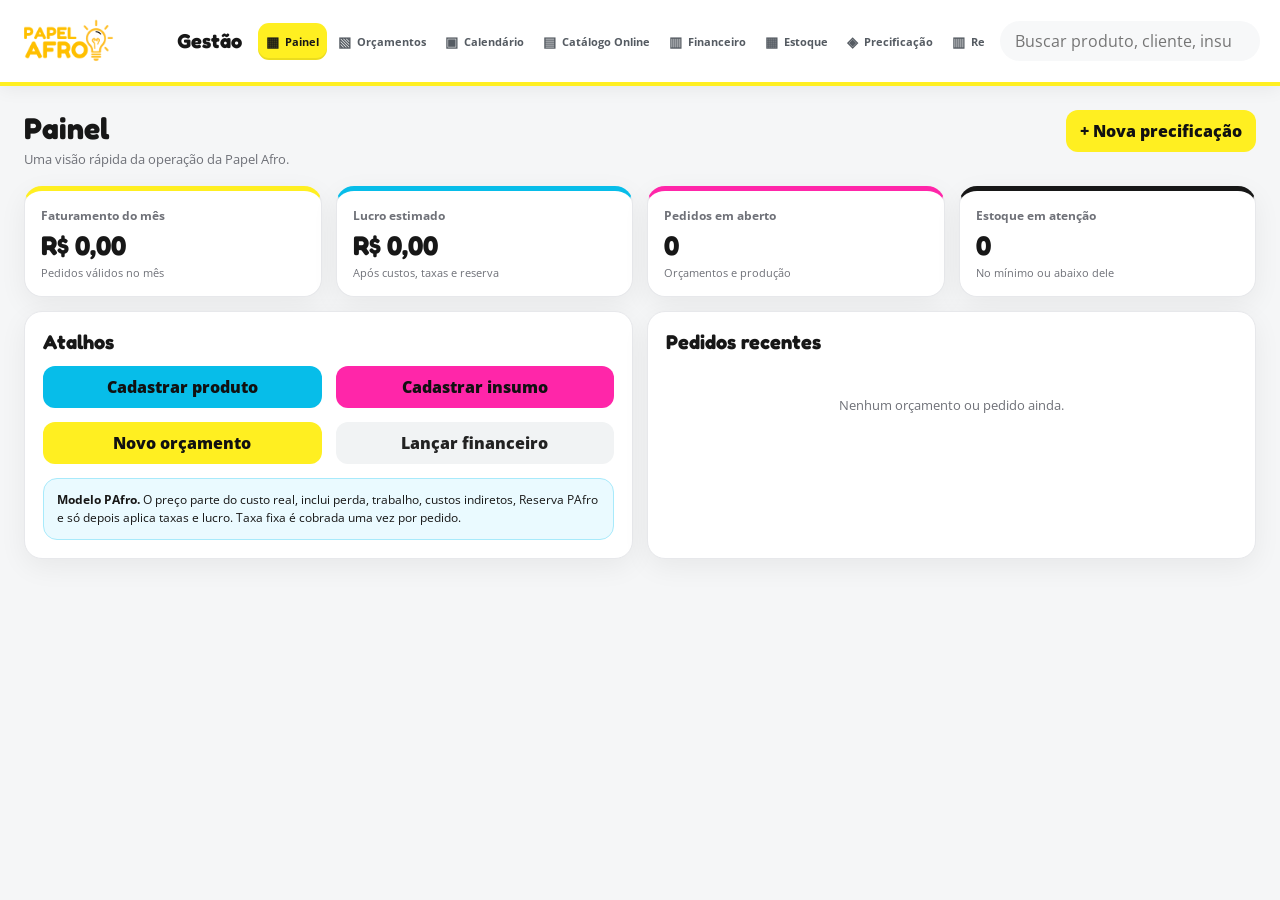
==== commit 64c443d3: "Add files via upload" ====
--- a/precifica/index.html
+++ b/precifica/index.html
@@ -3,7 +3,7 @@
 <head>
   <meta charset="utf-8">
   <meta name="viewport" content="width=device-width,initial-scale=1,viewport-fit=cover">
-  <meta name="theme-color" content="#171717">
+  <meta name="theme-color" content="#ffffff">
   <meta name="description" content="PAfro Gestão: precificação, estoque, catálogo, pedidos, financeiro e relatórios da Papel Afro.">
   <link rel="manifest" href="manifest.json">
   <link rel="icon" href="icon-192.png" type="image/png">
@@ -12,7 +12,7 @@
   <link rel="preconnect" href="https://fonts.gstatic.com" crossorigin>
   <link href="https://fonts.googleapis.com/css2?family=Fredoka:wght@500;600;700&family=Open+Sans:wght@400;500;600;700&display=swap" rel="stylesheet">
   <link rel="stylesheet" href="styles.css">
-  <title>PAfro Gestão v5</title>
+  <title>PAfro Gestão v5.2</title>
 </head>
 <body>
   <header class="topbar">
@@ -20,23 +20,22 @@
       <img src="logo-pafro.png" class="brand-logo" alt="Papel Afro">
       <div class="brand-copy"><strong>Gestão</strong><span>Gestão completa da Papel Afro.</span></div>
     </div>
-    <button class="icon-btn mobile-only" id="menuBtn" aria-label="Abrir menu">☰</button>
+    <button class="icon-btn mobile-only menu-toggle" id="menuBtn" aria-label="Abrir menu" aria-expanded="false">☰</button>
+    <div class="header-nav-shell" id="sidebar">
+      <nav id="mainNav" class="header-nav" aria-label="Navegação principal"></nav>
+      <div class="side-note">Dados salvos neste aparelho. Faça backup regularmente.</div>
+    </div>
   </header>
 
-  <div class="app-shell">
-    <aside class="sidebar" id="sidebar">
-      <nav id="mainNav"></nav>
-      <div class="side-note">Dados salvos neste aparelho.<br>Faça backup regularmente.</div>
-    </aside>
-    <main class="content">
-      <div id="toast" class="toast"></div>
-      <div id="view"></div>
-    </main>
-  </div>
+  <main class="content">
+    <div id="toast" class="toast"></div>
+    <div id="view"></div>
+  </main>
 
   <div id="modal" class="modal hide" aria-hidden="true"><div class="modal-card" id="modalCard"></div></div>
   <input id="importFile" type="file" accept="application/json" hidden>
   <script src="app.js"></script>
   <script src="v5.js"></script>
+  <script src="v5_2.js"></script>
 </body>
 </html>
--- a/precifica/styles.css
+++ b/precifica/styles.css
@@ -29,3 +29,26 @@
 .calendar-grid{display:grid;grid-template-columns:repeat(3,minmax(0,1fr));gap:14px}.calendar-day{padding:14px}.calendar-date{display:flex;justify-content:space-between;gap:10px;align-items:center;padding-bottom:10px;border-bottom:1px solid var(--line);margin-bottom:8px}.calendar-date b{font-family:'Fredoka';font-size:18px}.calendar-date span{font-size:10px;color:var(--muted)}.calendar-order{width:100%;border:0;background:#f8f9fa;border-radius:12px;padding:10px;margin-top:7px;text-align:left;cursor:pointer}.calendar-order b,.calendar-order span{display:block}.calendar-order span{font-size:10px;color:var(--muted);margin-top:4px}.catalog-preview{text-align:center;padding:18px;background:linear-gradient(180deg,#fffde1,#fff);border-radius:18px}.catalog-preview>img{height:88px;max-width:280px;object-fit:contain}.catalog-preview>h3{font-family:'Fredoka';font-size:26px;margin:8px 0 3px}.hours-row{display:grid;grid-template-columns:1.2fr .9fr 1fr auto 1fr;gap:10px;align-items:center;padding:9px 0;border-bottom:1px solid var(--line)}.hours-row input[type=checkbox]{width:auto}.check-row{display:flex;gap:12px;align-items:center;padding:11px 0;border-bottom:1px solid var(--line)}.check-icon{width:30px;height:30px;border-radius:50%;display:grid;place-items:center;font-weight:900;background:#fff3dc;color:#8a5600}.check-icon.ok{background:#e6f7ed;color:#0f7640}.check-icon.optional{background:#eee;color:#555}
 @media(max-width:1050px){.calendar-grid{grid-template-columns:repeat(2,1fr)}}
 @media(max-width:760px){.global-search{position:absolute;left:10px;right:55px;bottom:-48px;width:auto}.global-search input{border:1px solid var(--line);box-shadow:0 5px 18px rgba(0,0,0,.08)}.app-shell{padding-top:48px}.global-results{left:0;right:0;width:auto}.calendar-grid{grid-template-columns:1fr}.hours-row{grid-template-columns:1fr 1fr}.hours-row span{display:none}}
+
+
+/* v5.1 — navegação horizontal */
+.topbar{
+  min-height:86px;height:auto;background:#fff;color:var(--ink);display:flex;align-items:center;gap:16px;
+  padding:10px 20px;position:sticky;top:0;z-index:30;border-bottom:4px solid var(--yellow);box-shadow:0 3px 18px rgba(17,17,17,.06)
+}
+.brand-wrap{display:flex;align-items:center;gap:12px;flex:0 0 auto}.brand-logo{height:58px;width:176px;object-fit:contain;object-position:left center}.brand-copy{color:var(--ink);display:flex;flex-direction:column;line-height:1.2}.brand-copy strong{font-family:'Fredoka',sans-serif;font-size:20px}.brand-copy span{font-size:11px;color:var(--muted);margin-top:3px}
+.header-nav-shell{display:flex;align-items:center;min-width:0;flex:1}.header-nav{display:flex;align-items:center;gap:3px;min-width:0;overflow-x:auto;scrollbar-width:thin;padding:3px 0}.header-nav .nav-btn{width:auto;flex:0 0 auto;display:flex;gap:6px;align-items:center;border:0;background:transparent;padding:9px 10px;border-radius:11px;text-align:center;font-weight:700;color:#555b62;cursor:pointer;margin:0;white-space:nowrap;font-size:12px}.header-nav .nav-btn:hover{background:#f5f6f7}.header-nav .nav-btn.active{background:var(--yellow);color:var(--ink);box-shadow:inset 0 -2px 0 rgba(0,0,0,.08)}.header-nav .nav-icon{width:auto;text-align:center;font-size:14px}.header-nav-shell .side-note{display:none}
+.content{padding:24px;min-width:0;max-width:1680px;margin:0 auto;width:100%}
+.global-search{position:relative;flex:0 1 330px;min-width:210px;margin-left:auto}.global-search input{height:40px;border-radius:999px;padding-left:15px;background:#f7f8f9}.global-results{position:absolute;right:0;top:46px;width:min(420px,85vw);background:#fff;border:1px solid var(--line);border-radius:14px;box-shadow:0 16px 50px rgba(0,0,0,.16);padding:6px;z-index:80;max-height:390px;overflow:auto}.global-results button{width:100%;display:flex;align-items:center;gap:8px;border:0;background:#fff;padding:10px;border-radius:10px;text-align:left;cursor:pointer}.global-results button:hover{background:#f5f6f7}
+@media(max-width:1280px){.brand-copy span{display:none}.brand-logo{width:145px}.header-nav .nav-btn{padding:9px 8px;font-size:11px}.global-search{flex-basis:260px}}
+@media(max-width:900px){
+  .mobile-only{display:block}.topbar{min-height:68px;padding:8px 10px;flex-wrap:wrap;gap:8px}.brand-logo{height:48px;width:145px}.brand-copy{display:none}.menu-toggle{margin-left:auto;background:var(--yellow)}
+  .header-nav-shell{position:fixed;left:-285px;top:68px;width:270px;height:calc(100vh - 68px);z-index:45;background:#fff;border-right:1px solid var(--line);box-shadow:12px 0 30px rgba(0,0,0,.14);padding:12px;display:block;transition:left .2s ease;overflow:auto}.header-nav-shell.open{left:0}.header-nav{display:flex;flex-direction:column;align-items:stretch;overflow:visible}.header-nav .nav-btn{width:100%;justify-content:flex-start;text-align:left;padding:12px;font-size:13px}.header-nav .nav-icon{width:22px}.header-nav-shell .side-note{display:block;font-size:10px;color:var(--muted);padding:16px 10px;border-top:1px solid var(--line);margin-top:10px;line-height:1.5}
+  .global-search{order:3;flex:1 0 100%;min-width:0;margin:0}.global-search input{height:38px}.global-results{left:0;right:auto;width:100%;top:42px}
+  .content{padding:14px 10px 70px}.toast{top:122px;right:12px}
+}
+
+/* v5.2 — ficha de produção e precificação em uma tela */
+.pricing-layout{display:grid;grid-template-columns:minmax(0,1.45fr) minmax(300px,.75fr);gap:16px;align-items:start}.pricing-summary{position:sticky;top:88px}.pricing-main-card{overflow:visible}.composition-card{border:1px solid #dfe3e6;background:#fafbfb;border-radius:16px;padding:14px;margin:14px 0}.composition-head{display:flex;justify-content:space-between;gap:12px;align-items:center}.composition-head small{display:block;color:var(--muted);margin-top:2px}.composition-grid{display:grid;grid-template-columns:repeat(4,1fr);gap:8px;margin-top:12px}.composition-grid>div{background:#fff;border:1px solid var(--line);padding:10px;border-radius:12px}.composition-grid span{display:block;font-size:10px;color:var(--muted);text-transform:uppercase;font-weight:800}.composition-grid strong{display:block;font-family:'Fredoka',sans-serif;font-size:18px;margin-top:3px}.fee-once{display:grid;grid-template-columns:1fr auto;gap:3px 14px;background:#fff8cf;border:1px solid #f3db49;border-radius:14px;padding:12px 14px;margin-top:12px}.fee-once b{text-align:right}.fee-once small{grid-column:1/-1;color:#665b18}.advanced-box{margin-top:12px;border:1px solid var(--line);border-radius:12px;padding:10px 12px;background:#fff}.advanced-box summary{cursor:pointer;font-weight:800}.summary-price{background:var(--ink);color:#fff;border-radius:16px;padding:16px;margin-bottom:12px}.summary-price small,.summary-price span{display:block}.summary-price strong{font-family:'Fredoka',sans-serif;color:var(--yellow);font-size:34px;display:block}.wholesale-card{margin-top:16px}.wholesale-head{display:flex;justify-content:space-between;gap:14px;align-items:flex-start}.section-title{margin-top:8px;padding-top:10px;border-top:1px solid var(--line)}.section-title h3{margin:0 0 3px}.section-title p{margin:0;color:var(--muted);font-size:12px}.material-row{padding:10px 0;border-bottom:1px dashed #dfe1e3;align-items:end}.material-row:last-child{border-bottom:0}.readonly-cost{min-height:38px;display:flex;align-items:center;font-weight:800}.row-delete{display:flex;align-items:end;padding-bottom:2px}.material-total{display:flex;align-items:center;gap:12px;justify-content:flex-end;background:#f7fbfc;border-radius:12px;padding:10px 12px}.material-total span{margin-right:auto;font-weight:700}.material-total strong{font-family:'Fredoka',sans-serif;font-size:20px;color:#087f9c}.mini-line{display:flex;justify-content:space-between;gap:12px;padding:6px 0;border-bottom:1px dashed #e1e2e4;font-size:12px}.mini-line:last-child{border-bottom:0}
+@media(max-width:1050px){.pricing-layout{grid-template-columns:1fr}.pricing-summary{position:static}.composition-grid{grid-template-columns:repeat(2,1fr)}}
+@media(max-width:760px){.composition-grid{grid-template-columns:1fr}.wholesale-head,.composition-head,.material-total{align-items:stretch;flex-direction:column}.material-total span{margin-right:0}.pricing-summary{position:static}.summary-price strong{font-size:30px}}
